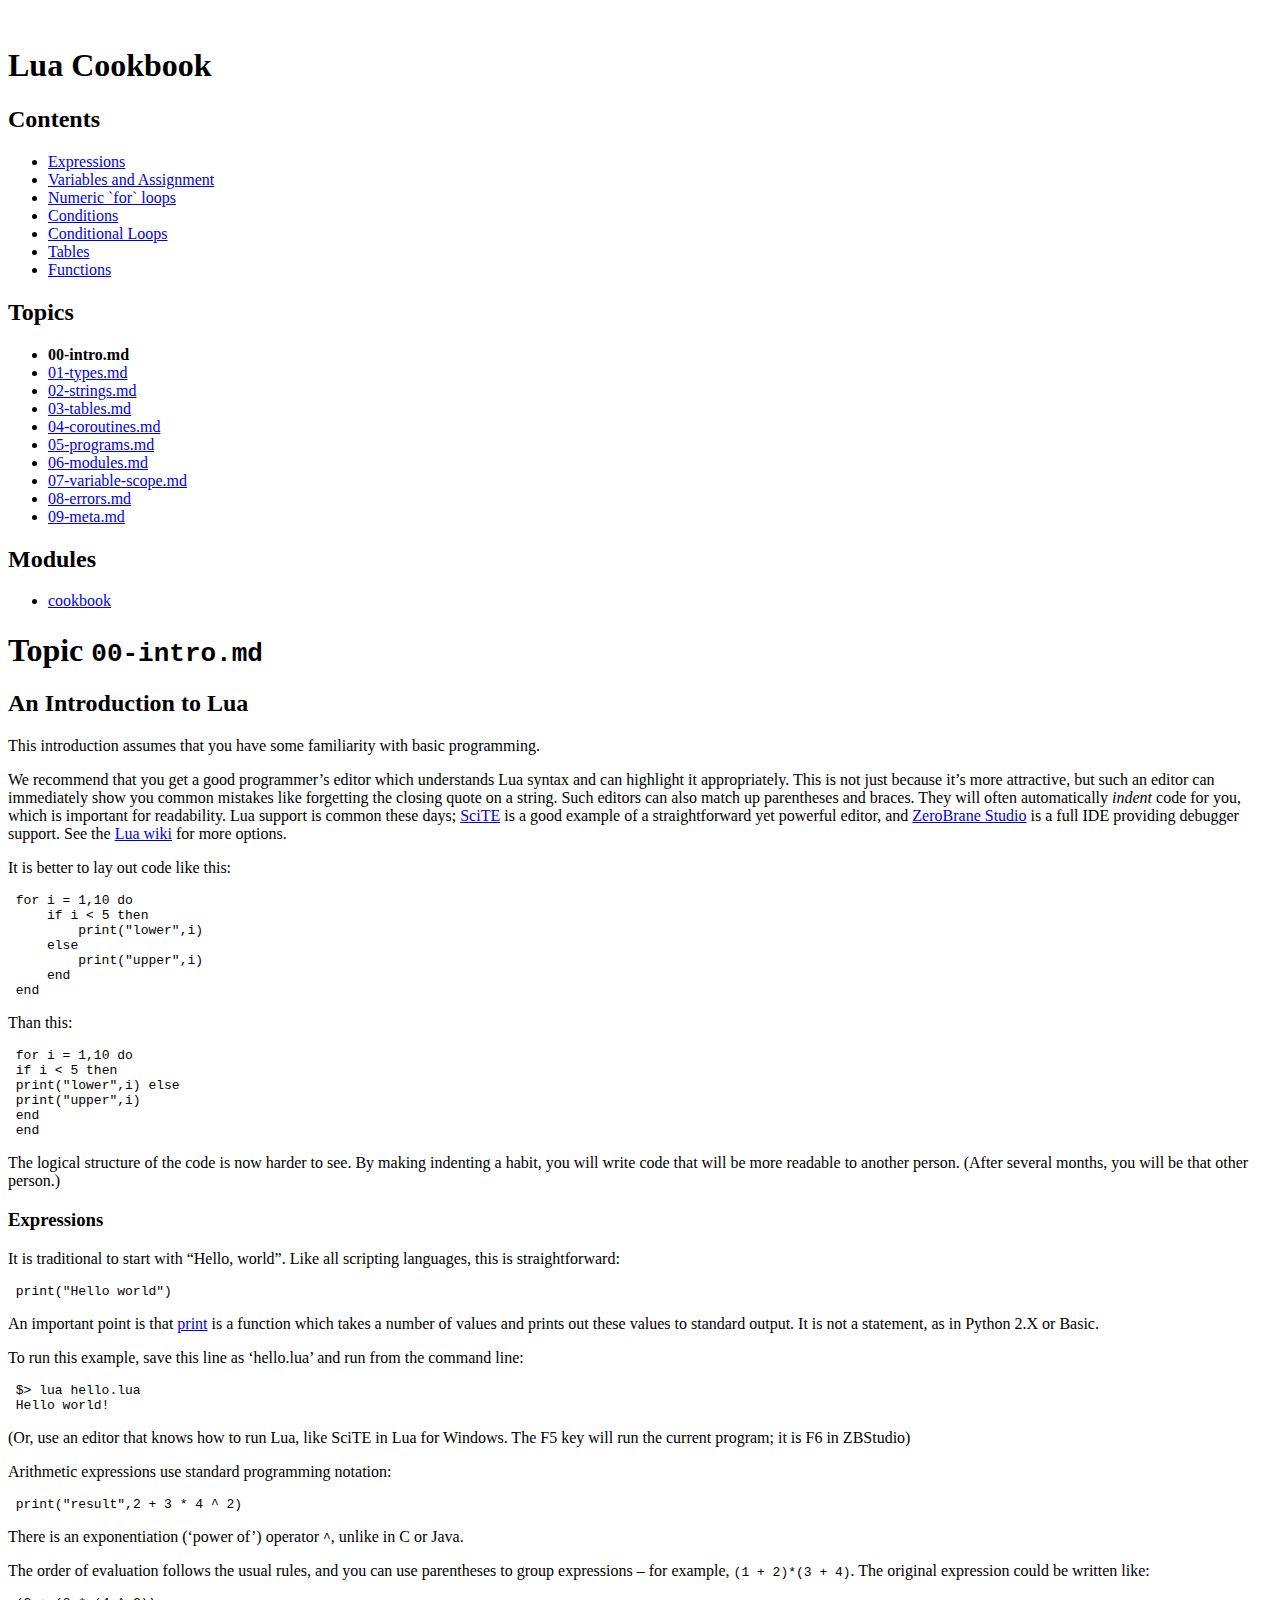
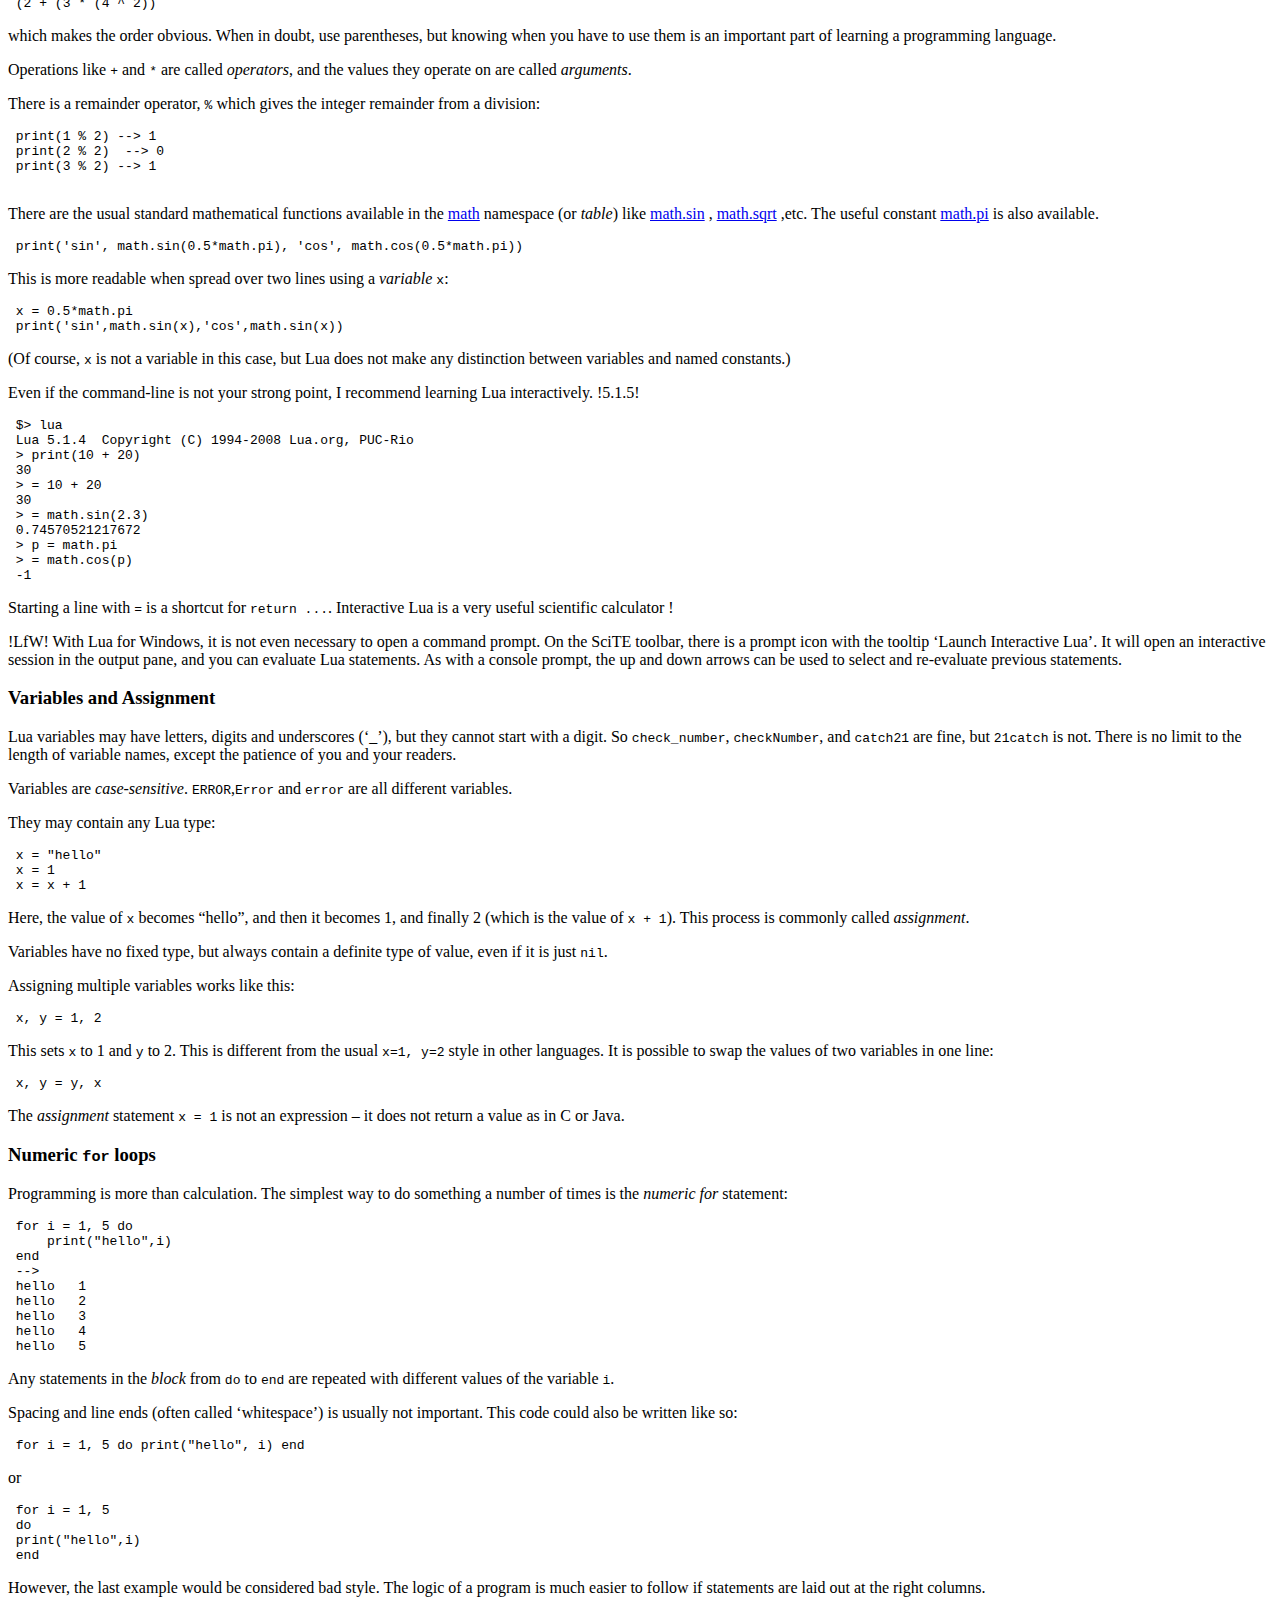
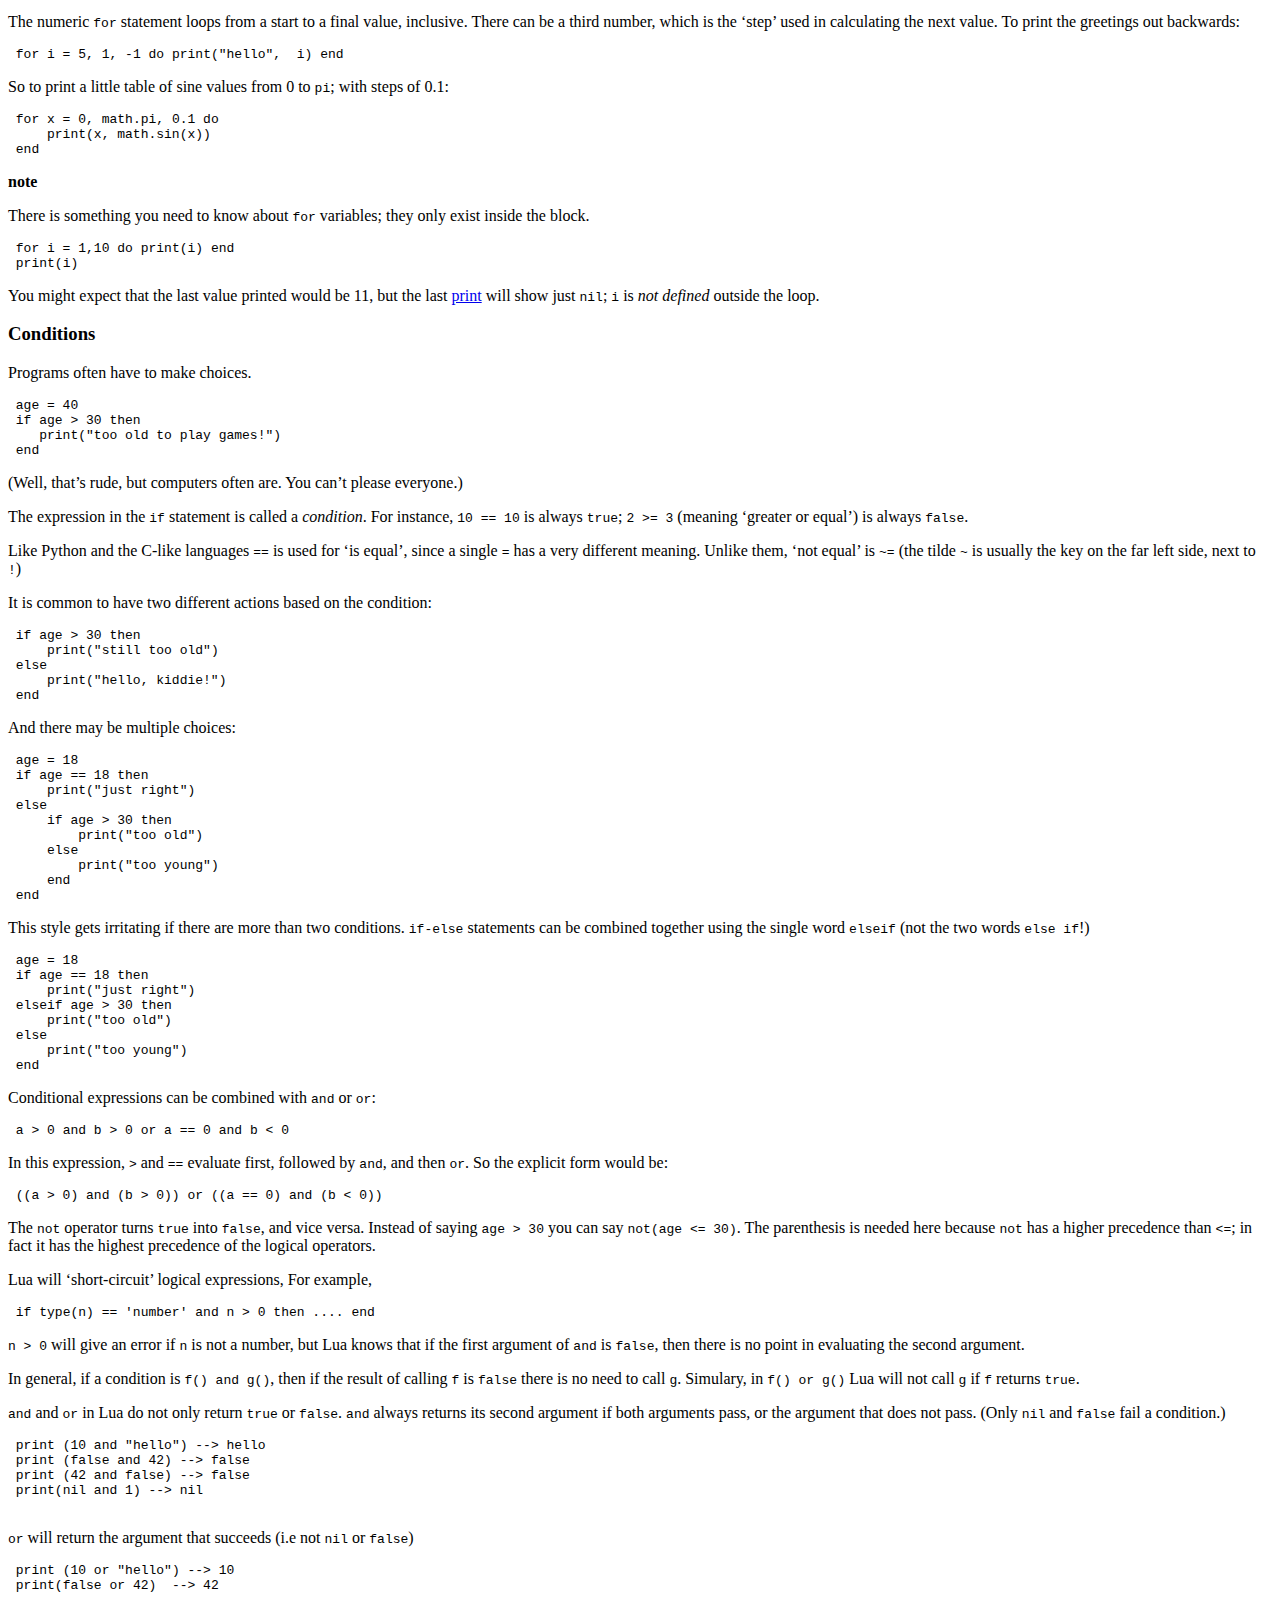
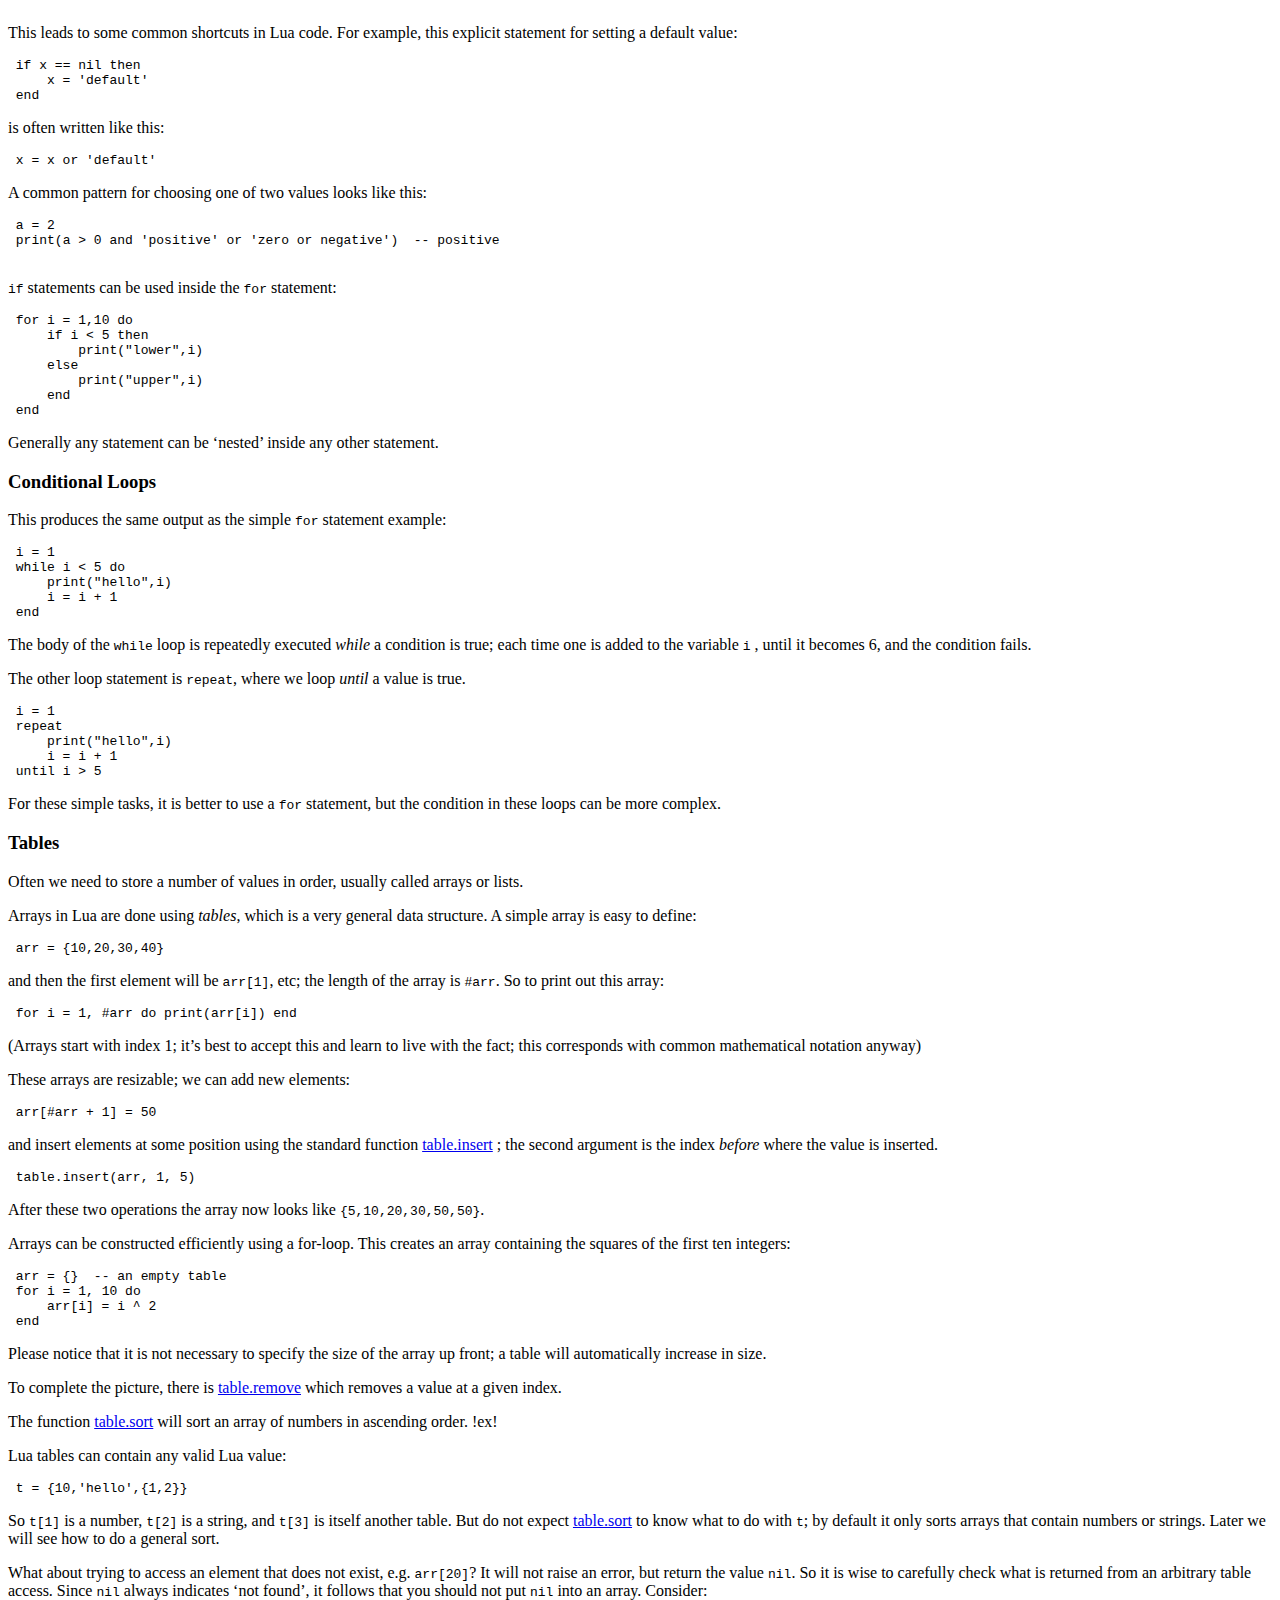
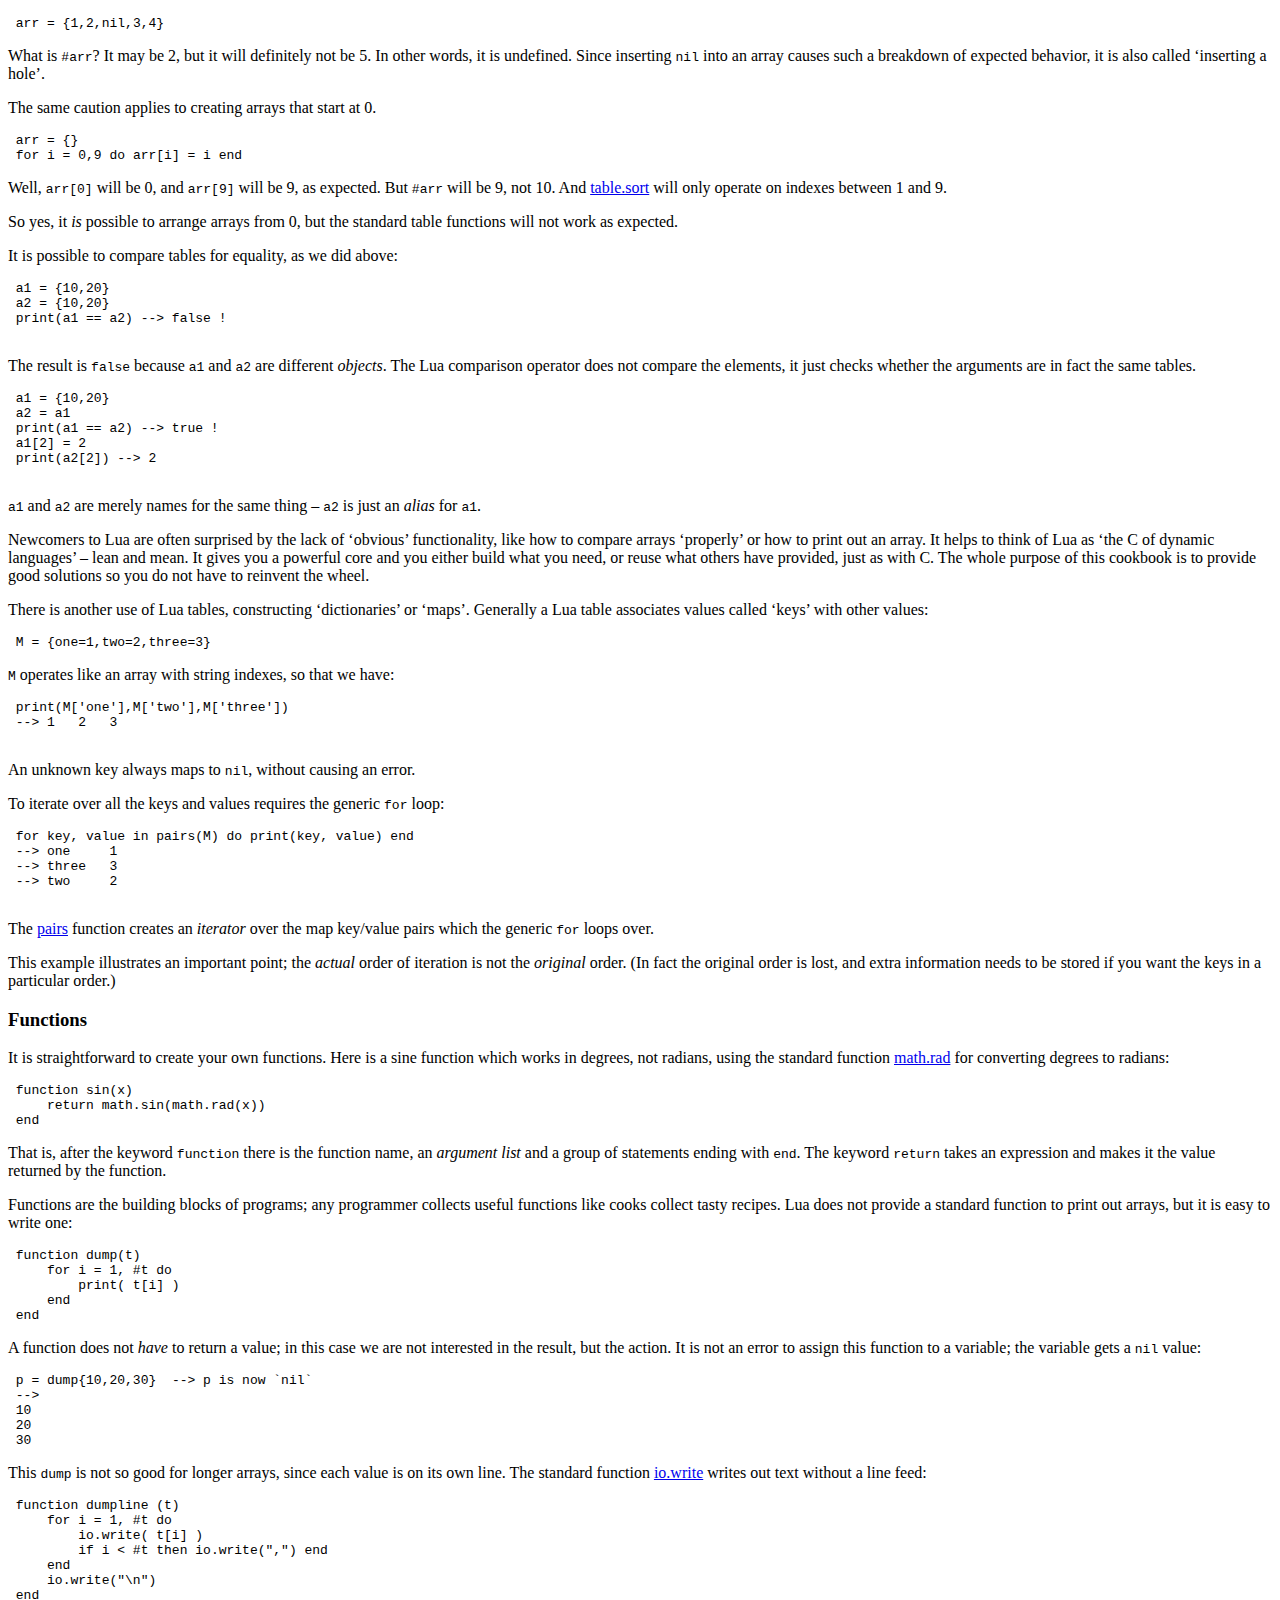
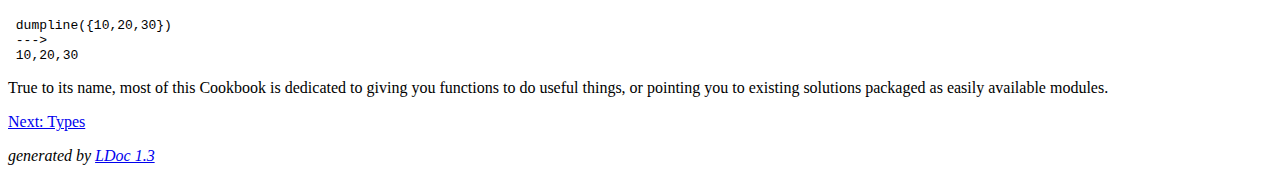
==== topics/00-intro.md.html @ 5f49da6b "Create 00-intro.md.html" ====
<!DOCTYPE html PUBLIC "-//W3C//DTD XHTML 1.0 Strict//EN"
   "http://www.w3.org/TR/xhtml1/DTD/xhtml1-strict.dtd">
<html>
<meta http-equiv="Content-Type" content="text/html; charset=UTF-8"/>
<head>
    <title>Reference</title>
    <link rel="stylesheet" href="../ldoc.css" type="text/css" />
</head>
<body>

<div id="container">

<div id="product">
	<div id="product_logo"></div>
	<div id="product_name"><big><b></b></big></div>
	<div id="product_description"></div>
</div> <!-- id="product" -->


<div id="main">


<!-- Menu -->

<div id="navigation">
<br/>
<h1>Lua Cookbook</h1>


<h2>Contents</h2>
<ul>
<li><a href="#Expressions_">Expressions </a></li>
<li><a href="#Variables_and_Assignment_">Variables and Assignment </a></li>
<li><a href="#Numeric__for__loops_">Numeric `for` loops </a></li>
<li><a href="#Conditions_">Conditions </a></li>
<li><a href="#Conditional_Loops_">Conditional Loops </a></li>
<li><a href="#Tables_">Tables </a></li>
<li><a href="#Functions_">Functions </a></li>
</ul>


<h2>Topics</h2>
<ul>
  <li><strong>00-intro.md</strong></li>
  <li><a href="../topics/01-types.md.html">01-types.md</a></li>
  <li><a href="../topics/02-strings.md.html">02-strings.md</a></li>
  <li><a href="../topics/03-tables.md.html">03-tables.md</a></li>
  <li><a href="../topics/04-coroutines.md.html">04-coroutines.md</a></li>
  <li><a href="../topics/05-programs.md.html">05-programs.md</a></li>
  <li><a href="../topics/06-modules.md.html">06-modules.md</a></li>
  <li><a href="../topics/07-variable-scope.md.html">07-variable-scope.md</a></li>
  <li><a href="../topics/08-errors.md.html">08-errors.md</a></li>
  <li><a href="../topics/09-meta.md.html">09-meta.md</a></li>
</ul>
<h2>Modules</h2>
<ul>
  <li><a href="../index.html">cookbook</a></li>
</ul>

</div>

<div id="content">

<h1>Topic <code>00-intro.md</code></h1>

    <h2>An Introduction to Lua</h2>

<p>This introduction assumes that you have some familiarity with basic programming.</p>

<p>We recommend that you get a good programmer&rsquo;s editor which understands Lua syntax
and can highlight it appropriately. This is not just because it&rsquo;s more attractive,
but such an editor can immediately show you common mistakes like forgetting the
closing quote on a string.  Such editors can also match up parentheses and braces.
They will often automatically <em>indent</em> code for you, which is important for
readability.  Lua support is common these days; <a href="http://scintilla.org">SciTE</a> is a good example of
a straightforward yet powerful editor, and <a href="http://studio.zerobrane.com/">ZeroBrane Studio</a> is a full IDE
providing debugger support. See the <a href="http://lua-users.org/wiki/LuaEditorSupport">Lua wiki</a>
for more options.</p>

<p>It is better to lay out code like this:</p>

<pre>
 <span class="keyword">for</span> i = <span class="number">1</span>,<span class="number">10</span> <span class="keyword">do</span>
     <span class="keyword">if</span> i &lt; <span class="number">5</span> <span class="keyword">then</span>
         <span class="global">print</span>(<span class="string">"lower"</span>,i)
     <span class="keyword">else</span>
         <span class="global">print</span>(<span class="string">"upper"</span>,i)
     <span class="keyword">end</span>
 <span class="keyword">end</span>
</pre>


<p>Than this:</p>

<pre>
 <span class="keyword">for</span> i = <span class="number">1</span>,<span class="number">10</span> <span class="keyword">do</span>
 <span class="keyword">if</span> i &lt; <span class="number">5</span> <span class="keyword">then</span>
 <span class="global">print</span>(<span class="string">"lower"</span>,i) <span class="keyword">else</span>
 <span class="global">print</span>(<span class="string">"upper"</span>,i)
 <span class="keyword">end</span>
 <span class="keyword">end</span>
</pre>


<p>The logical structure of the code is now harder to see. By making indenting a habit,
you will write code that will be more readable to another person. (After several
months, you will be that other person.)</p>

<p><a name="Expressions"></a></p>

<h3>Expressions</h3>

<p>It is traditional to start with &ldquo;Hello, world&rdquo;. Like all scripting languages, this
is straightforward:</p>

<pre>
 <span class="global">print</span>(<span class="string">"Hello world"</span>)
</pre>


<p>An important point is that <a href="http://www.lua.org/manual/5.1/manual.html#pdf-print">print</a>  is a function which takes a number of values and
prints out these values to standard output. It is not a statement, as in Python 2.X
or Basic.</p>

<p>To run this example, save this line as &lsquo;hello.lua&rsquo; and run from the command line:</p>

<pre>
 $&gt; lua hello.lua
 Hello world!
</pre>


<p>(Or, use an editor that knows how to run Lua, like SciTE in Lua for Windows. The F5 key
will run the current program; it is F6 in ZBStudio)</p>

<p>Arithmetic expressions use standard programming notation:</p>

<pre>
 <span class="global">print</span>(<span class="string">"result"</span>,<span class="number">2</span> + <span class="number">3</span> * <span class="number">4</span> ^ <span class="number">2</span>)
</pre>


<p>There is an exponentiation (&lsquo;power of&rsquo;) operator <code>^</code>, unlike in C or Java.</p>

<p>The order of evaluation follows the usual rules, and you can use parentheses to group
expressions &ndash; for example, <code>(1 + 2)*(3 + 4)</code>.  The original expression could be written like:</p>

<pre>
 (<span class="number">2</span> + (<span class="number">3</span> * (<span class="number">4</span> ^ <span class="number">2</span>))
</pre>


<p>which makes the order obvious. When in doubt, use parentheses, but knowing when you
have to use them is an important part of learning a programming language.</p>

<p>Operations like <code>+</code> and <code>*</code> are called <em>operators</em>, and the values they operate on are
called <em>arguments</em>.</p>

<p>There is a remainder operator, <code>%</code> which gives the integer remainder from a division:</p>

<pre>
 <span class="global">print</span>(<span class="number">1</span> % <span class="number">2</span>) <span class="comment">--&gt; 1
</span> <span class="global">print</span>(<span class="number">2</span> % <span class="number">2</span>)  <span class="comment">--&gt; 0
</span> <span class="global">print</span>(<span class="number">3</span> % <span class="number">2</span>) <span class="comment">--&gt; 1
</span>
</pre>


<p> There are the usual
standard mathematical functions available in the <a href="http://www.lua.org/manual/5.1/manual.html#5.6">math</a>  namespace (or <em>table</em>) like
<a href="http://www.lua.org/manual/5.1/manual.html#pdf-math.sin">math.sin</a> , <a href="http://www.lua.org/manual/5.1/manual.html#pdf-math.sqrt">math.sqrt</a> ,etc. The useful constant <a href="http://www.lua.org/manual/5.1/manual.html#pdf-math.pi">math.pi</a>  is also available.</p>

<pre>
 <span class="global">print</span>(<span class="string">'sin'</span>, <span class="global">math</span>.sin(<span class="number">0.5</span>*<span class="global">math</span>.pi), <span class="string">'cos'</span>, <span class="global">math</span>.cos(<span class="number">0.5</span>*<span class="global">math</span>.pi))
</pre>


<p>This is more readable when spread over two lines using a <em>variable</em> <code>x</code>:</p>

<pre>
 x = <span class="number">0.5</span>*<span class="global">math</span>.pi
 <span class="global">print</span>(<span class="string">'sin'</span>,<span class="global">math</span>.sin(x),<span class="string">'cos'</span>,<span class="global">math</span>.sin(x))
</pre>


<p>(Of course, <code>x</code> is not a variable in this case, but Lua does not make any
distinction between variables and named constants.)</p>

<p>Even if the command-line is not your strong point, I recommend learning Lua interactively.
!5.1.5!</p>

<pre>
 $&gt; lua
 Lua <span class="number">5.1</span>.<span class="number">4</span>  Copyright (C) <span class="number">1994</span>-<span class="number">2008</span> Lua.org, PUC-Rio
 &gt; <span class="global">print</span>(<span class="number">10</span> + <span class="number">20</span>)
 <span class="number">30</span>
 &gt; = <span class="number">10</span> + <span class="number">20</span>
 <span class="number">30</span>
 &gt; = <span class="global">math</span>.sin(<span class="number">2.3</span>)
 <span class="number">0.74570521217672</span>
 &gt; p = <span class="global">math</span>.pi
 &gt; = <span class="global">math</span>.cos(p)
 -<span class="number">1</span>
</pre>


<p>Starting a line with <code>=</code> is a shortcut for <code>return ...</code>.  Interactive Lua is a very
useful scientific calculator !</p>

<p>!LfW!
With Lua for Windows, it is not even necessary to open a command prompt. On the
SciTE toolbar, there is a prompt icon with the tooltip &lsquo;Launch Interactive Lua&rsquo;. It will open
an interactive session in the output pane, and you can evaluate Lua statements. As with
a console prompt, the up and down arrows can be used to select and re-evaluate
previous statements.</p>

<p><a name="Variables_and_Assignment"></a></p>

<h3>Variables and Assignment</h3>

<p>Lua variables may have letters, digits and underscores (&lsquo;_&rsquo;), but they cannot start with
a digit. So <code>check_number</code>, <code>checkNumber</code>, and <code>catch21</code> are fine, but <code>21catch</code>
is not. There is no limit to the length of variable names, except the patience of you
and your readers.</p>

<p>Variables are <em>case-sensitive</em>.  <code>ERROR</code>,<code>Error</code> and <code>error</code> are all different variables.</p>

<p>They may contain any Lua type:</p>

<pre>
 x = <span class="string">"hello"</span>
 x = <span class="number">1</span>
 x = x + <span class="number">1</span>
</pre>


<p>Here, the value of <code>x</code> becomes &ldquo;hello&rdquo;, and then it becomes 1, and finally 2 (which
is the value of <code>x + 1</code>).  This process is commonly called <em>assignment</em>.</p>

<p>Variables have no fixed type, but always contain a definite type of value,
even if it is just <code>nil</code>.</p>

<p>Assigning multiple variables works like this:</p>

<pre>
 x, y = <span class="number">1</span>, <span class="number">2</span>
</pre>


<p>This sets <code>x</code> to 1 and <code>y</code> to 2. This is different from the usual <code>x=1, y=2</code> style in
other languages. It is possible to swap the values of two variables in one line:</p>

<pre>
 x, y = y, x
</pre>


<p>The <em>assignment</em> statement <code>x = 1</code> is not an expression &ndash; it does not return a value as in C
or Java.</p>

<p><a name="Numeric__for__loops"></a></p>

<h3>Numeric <code>for</code> loops</h3>

<p>Programming is more than calculation. The simplest way to do something a number of
times is the <em>numeric for</em> statement:</p>

<pre>
 <span class="keyword">for</span> i = <span class="number">1</span>, <span class="number">5</span> <span class="keyword">do</span>
     <span class="global">print</span>(<span class="string">"hello"</span>,i)
 <span class="keyword">end</span>
 <span class="comment">--&gt;
</span> hello   <span class="number">1</span>
 hello   <span class="number">2</span>
 hello   <span class="number">3</span>
 hello   <span class="number">4</span>
 hello   <span class="number">5</span>
</pre>


<p>Any statements in the <em>block</em> from <code>do</code> to <code>end</code> are repeated with different values
of the variable <code>i</code>.</p>

<p>Spacing and line ends (often called &lsquo;whitespace&rsquo;) is usually not important. This
code could also be written like so:</p>

<pre>
 <span class="keyword">for</span> i = <span class="number">1</span>, <span class="number">5</span> <span class="keyword">do</span> <span class="global">print</span>(<span class="string">"hello"</span>, i) <span class="keyword">end</span>
</pre>


<p>or</p>

<pre>
 <span class="keyword">for</span> i = <span class="number">1</span>, <span class="number">5</span>
 <span class="keyword">do</span>
 <span class="global">print</span>(<span class="string">"hello"</span>,i)
 <span class="keyword">end</span>
</pre>


<p>However, the last example would be considered bad style. The logic of a program is
much easier to follow if statements are laid out at the right columns.</p>

<p>The numeric <code>for</code> statement loops from a start to a final value, inclusive. There can be a
third number, which is the &lsquo;step&rsquo; used in calculating the next value.  To print the
greetings out backwards:</p>

<pre>
 <span class="keyword">for</span> i = <span class="number">5</span>, <span class="number">1</span>, -<span class="number">1</span> <span class="keyword">do</span> <span class="global">print</span>(<span class="string">"hello"</span>,  i) <span class="keyword">end</span>
</pre>


<p>So to print a little table of sine values from 0 to <code>pi</code>; with steps of 0.1:</p>

<pre>
 <span class="keyword">for</span> x = <span class="number">0</span>, <span class="global">math</span>.pi, <span class="number">0.1</span> <span class="keyword">do</span>
     <span class="global">print</span>(x, <span class="global">math</span>.sin(x))
 <span class="keyword">end</span>
</pre>


<p><strong>note</strong></p>

<p>There is something you need to know about <code>for</code> variables; they only exist inside
the block.</p>

<pre>
 <span class="keyword">for</span> i = <span class="number">1</span>,<span class="number">10</span> <span class="keyword">do</span> <span class="global">print</span>(i) <span class="keyword">end</span>
 <span class="global">print</span>(i)
</pre>


<p>You might expect that the last value printed would be 11, but the last <a href="http://www.lua.org/manual/5.1/manual.html#pdf-print">print</a>  will
show just <code>nil</code>; <code>i</code> is <em>not defined</em> outside the loop.</p>

<p><a name="Conditions"></a></p>

<h3>Conditions</h3>

<p>Programs often have to make choices.</p>

<pre>
 age = <span class="number">40</span>
 <span class="keyword">if</span> age &gt; <span class="number">30</span> <span class="keyword">then</span>
    <span class="global">print</span>(<span class="string">"too old to play games!"</span>)
 <span class="keyword">end</span>
</pre>


<p>(Well, that&rsquo;s rude, but computers often are. You can&rsquo;t please everyone.)</p>

<p>The expression in the <code>if</code> statement is called a <em>condition</em>. For instance,
<code>10 == 10</code> is always <code>true</code>; <code>2 &gt;= 3</code> (meaning &lsquo;greater or equal&rsquo;) is always <code>false</code>.</p>

<p>Like Python and the C-like languages <code>==</code> is used for &lsquo;is equal&rsquo;, since a single <code>=</code>
has a very different meaning. Unlike them, &lsquo;not equal&rsquo; is <code>~=</code> (the tilde <code>~</code> is
usually the key on the far left side, next to <code>!</code>)</p>

<p>It is common to have two different actions based on the condition:</p>

<pre>
 <span class="keyword">if</span> age &gt; <span class="number">30</span> <span class="keyword">then</span>
     <span class="global">print</span>(<span class="string">"still too old"</span>)
 <span class="keyword">else</span>
     <span class="global">print</span>(<span class="string">"hello, kiddie!"</span>)
 <span class="keyword">end</span>
</pre>


<p>And there may be multiple choices:</p>

<pre>
 age = <span class="number">18</span>
 <span class="keyword">if</span> age == <span class="number">18</span> <span class="keyword">then</span>
     <span class="global">print</span>(<span class="string">"just right"</span>)
 <span class="keyword">else</span>
     <span class="keyword">if</span> age &gt; <span class="number">30</span> <span class="keyword">then</span>
         <span class="global">print</span>(<span class="string">"too old"</span>)
     <span class="keyword">else</span>
         <span class="global">print</span>(<span class="string">"too young"</span>)
     <span class="keyword">end</span>
 <span class="keyword">end</span>
</pre>


<p>This style gets irritating  if there are more than two conditions.
<code>if-else</code> statements can be combined together using the single word
<code>elseif</code> (not the two words <code>else if</code>!)</p>

<pre>
 age = <span class="number">18</span>
 <span class="keyword">if</span> age == <span class="number">18</span> <span class="keyword">then</span>
     <span class="global">print</span>(<span class="string">"just right"</span>)
 <span class="keyword">elseif</span> age &gt; <span class="number">30</span> <span class="keyword">then</span>
     <span class="global">print</span>(<span class="string">"too old"</span>)
 <span class="keyword">else</span>
     <span class="global">print</span>(<span class="string">"too young"</span>)
 <span class="keyword">end</span>
</pre>


<p>Conditional expressions can be combined with <code>and</code> or <code>or</code>:</p>

<pre>
 a &gt; <span class="number">0</span> <span class="keyword">and</span> b &gt; <span class="number">0</span> <span class="keyword">or</span> a == <span class="number">0</span> <span class="keyword">and</span> b &lt; <span class="number">0</span>
</pre>


<p>In this expression, <code>&gt;</code> and <code>==</code> evaluate first, followed by <code>and</code>, and then <code>or</code>.
So the explicit form would be:</p>

<pre>
 ((a &gt; <span class="number">0</span>) <span class="keyword">and</span> (b &gt; <span class="number">0</span>)) <span class="keyword">or</span> ((a == <span class="number">0</span>) <span class="keyword">and</span> (b &lt; <span class="number">0</span>))
</pre>


<p>The <code>not</code> operator turns <code>true</code> into <code>false</code>, and vice versa. Instead of saying <code>age &gt; 30</code>
you can say <code>not(age &lt;= 30)</code>. The parenthesis is needed here because <code>not</code> has a
higher precedence than <code>&lt;=</code>; in fact it has the highest precedence of the logical
operators.</p>

<p>Lua will &lsquo;short-circuit&rsquo; logical expressions, For example,</p>

<pre>
 <span class="keyword">if</span> <span class="global">type</span>(n) == <span class="string">'number'</span> <span class="keyword">and</span> n &gt; <span class="number">0</span> <span class="keyword">then</span> .... <span class="keyword">end</span>
</pre>


<p><code>n &gt; 0</code> will give an error if <code>n</code> is not a number, but Lua knows that if the first argument
of <code>and</code> is <code>false</code>, then there is no point in evaluating the second argument.</p>

<p>In general,
if a condition is <code>f() and g()</code>, then if the result of calling <code>f</code> is <code>false</code> there is no need to
call <code>g</code>. Simulary, in <code>f() or g()</code> Lua will not call <code>g</code> if <code>f</code> returns <code>true</code>.</p>

<p><code>and</code> and <code>or</code> in Lua do not only return <code>true</code> or <code>false</code>.  <code>and</code> always returns its
second argument if both arguments pass, or the argument that does not pass.
(Only <code>nil</code> and <code>false</code> fail a condition.)</p>

<pre>
 <span class="global">print</span> (<span class="number">10</span> <span class="keyword">and</span> <span class="string">"hello"</span>) <span class="comment">--&gt; hello
</span> <span class="global">print</span> (<span class="keyword">false</span> <span class="keyword">and</span> <span class="number">42</span>) <span class="comment">--&gt; false
</span> <span class="global">print</span> (<span class="number">42</span> <span class="keyword">and</span> <span class="keyword">false</span>) <span class="comment">--&gt; false
</span> <span class="global">print</span>(<span class="keyword">nil</span> <span class="keyword">and</span> <span class="number">1</span>) <span class="comment">--&gt; nil
</span>
</pre>


<p><code>or</code> will return the argument that succeeds (i.e not <code>nil</code> or <code>false</code>)</p>

<pre>
 <span class="global">print</span> (<span class="number">10</span> <span class="keyword">or</span> <span class="string">"hello"</span>) <span class="comment">--&gt; 10
</span> <span class="global">print</span>(<span class="keyword">false</span> <span class="keyword">or</span> <span class="number">42</span>)  <span class="comment">--&gt; 42
</span>
</pre>


<p>This leads to some common shortcuts in Lua code. For example,  this explicit statement
for setting a default value:</p>

<pre>
 <span class="keyword">if</span> x == <span class="keyword">nil</span> <span class="keyword">then</span>
     x = <span class="string">'default'</span>
 <span class="keyword">end</span>
</pre>


<p>is often written like this:</p>

<pre>
 x = x <span class="keyword">or</span> <span class="string">'default'</span>
</pre>


<p>A common pattern for choosing one of two values looks like this:</p>

<pre>
 a = <span class="number">2</span>
 <span class="global">print</span>(a &gt; <span class="number">0</span> <span class="keyword">and</span> <span class="string">'positive'</span> <span class="keyword">or</span> <span class="string">'zero or negative'</span>)  <span class="comment">-- positive
</span>
</pre>


<p><code>if</code> statements can be used inside the <code>for</code> statement:</p>

<pre>
 <span class="keyword">for</span> i = <span class="number">1</span>,<span class="number">10</span> <span class="keyword">do</span>
     <span class="keyword">if</span> i &lt; <span class="number">5</span> <span class="keyword">then</span>
         <span class="global">print</span>(<span class="string">"lower"</span>,i)
     <span class="keyword">else</span>
         <span class="global">print</span>(<span class="string">"upper"</span>,i)
     <span class="keyword">end</span>
 <span class="keyword">end</span>
</pre>


<p>Generally any statement can be &lsquo;nested&rsquo; inside any other statement.</p>

<p><a name="Conditional_Loops"></a></p>

<h3>Conditional Loops</h3>

<p>This produces the same output as the simple <code>for</code> statement example:</p>

<pre>
 i = <span class="number">1</span>
 <span class="keyword">while</span> i &lt; <span class="number">5</span> <span class="keyword">do</span>
     <span class="global">print</span>(<span class="string">"hello"</span>,i)
     i = i + <span class="number">1</span>
 <span class="keyword">end</span>
</pre>


<p>The body of the <code>while</code> loop is repeatedly executed <em>while</em> a condition is true;
each time one is added to the variable <code>i</code> , until it becomes 6, and the condition fails.</p>

<p>The other loop statement is <code>repeat</code>, where we loop <em>until</em> a value is true.</p>

<pre>
 i = <span class="number">1</span>
 <span class="keyword">repeat</span>
     <span class="global">print</span>(<span class="string">"hello"</span>,i)
     i = i + <span class="number">1</span>
 <span class="keyword">until</span> i &gt; <span class="number">5</span>
</pre>


<p>For these simple tasks, it is better to use a <code>for</code> statement, but the condition in these loops
can be more complex.</p>

<p><a name="Tables"></a></p>

<h3>Tables</h3>

<p>Often we need to store a number of values in order, usually called arrays or lists.</p>

<p>Arrays in Lua are done using <em>tables</em>, which is a very general data structure. A
simple array is easy to define:</p>

<pre>
 arr = {<span class="number">10</span>,<span class="number">20</span>,<span class="number">30</span>,<span class="number">40</span>}
</pre>


<p>and then the first element will be <code>arr[1]</code>, etc; the length of the array is <code>#arr</code>.
So to print out this array:</p>

<pre>
 <span class="keyword">for</span> i = <span class="number">1</span>, #arr <span class="keyword">do</span> <span class="global">print</span>(arr[i]) <span class="keyword">end</span>
</pre>


<p>(Arrays start with index 1; it&rsquo;s best to accept this and learn to live with the
fact; this corresponds with common mathematical notation anyway)</p>

<p>These arrays are resizable; we can add new elements:</p>

<pre>
 arr[#arr + <span class="number">1</span>] = <span class="number">50</span>
</pre>


<p>and insert elements at some position using the standard function <a href="http://www.lua.org/manual/5.1/manual.html#pdf-table.insert">table.insert</a> ; the
second argument is the index <em>before</em> where the value is inserted.</p>

<pre>
 <span class="global">table</span>.insert(arr, <span class="number">1</span>, <span class="number">5</span>)
</pre>


<p>After these two operations the array now looks like <code>{5,10,20,30,50,50}</code>.</p>

<p>Arrays can be constructed efficiently using a for-loop. This creates an array containing
the squares of the first ten integers:</p>

<pre>
 arr = {}  <span class="comment">-- an empty table
</span> <span class="keyword">for</span> i = <span class="number">1</span>, <span class="number">10</span> <span class="keyword">do</span>
     arr[i] = i ^ <span class="number">2</span>
 <span class="keyword">end</span>
</pre>


<p>Please notice that it is not necessary to specify the size of the array up front; a table
will automatically increase in size.</p>

<p>To complete the picture, there is <a href="http://www.lua.org/manual/5.1/manual.html#pdf-table.remove">table.remove</a>  which removes a value at a given
index.</p>

<p>The function <a href="http://www.lua.org/manual/5.1/manual.html#pdf-table.sort">table.sort</a>  will sort an array of numbers in ascending order.
!ex!</p>

<p>Lua tables can contain any valid Lua value:</p>

<pre>
 t = {<span class="number">10</span>,<span class="string">'hello'</span>,{<span class="number">1</span>,<span class="number">2</span>}}
</pre>


<p>So <code>t[1]</code> is a number, <code>t[2]</code> is a string, and <code>t[3]</code> is itself another table. But do not
expect <a href="http://www.lua.org/manual/5.1/manual.html#pdf-table.sort">table.sort</a>  to know what to do with <code>t</code>; by default it only sorts arrays that contain numbers
or strings. Later we will see how to do a general sort.</p>

<p>What about trying to access an element that does not exist, e.g. <code>arr[20]</code>? It
will not raise an error, but return the value <code>nil</code>.  So it is wise to carefully
check what is returned from an arbitrary table access.  Since <code>nil</code> always indicates
&lsquo;not found&rsquo;, it follows that you should not put <code>nil</code> into an array.  Consider:</p>

<pre>
 arr = {<span class="number">1</span>,<span class="number">2</span>,<span class="keyword">nil</span>,<span class="number">3</span>,<span class="number">4</span>}
</pre>


<p>What is <code>#arr</code>? It may be 2, but it will definitely not be 5. In other words,
it is undefined. Since inserting <code>nil</code> into an array causes such a
breakdown of expected behavior, it is also called &lsquo;inserting a hole&rsquo;.</p>

<p>The same caution applies to creating arrays that start at 0.</p>

<pre>
 arr = {}
 <span class="keyword">for</span> i = <span class="number">0</span>,<span class="number">9</span> <span class="keyword">do</span> arr[i] = i <span class="keyword">end</span>
</pre>


<p>Well, <code>arr[0]</code> will be 0, and <code>arr[9]</code> will be 9, as expected. But <code>#arr</code> will be 9, not 10.
And <a href="http://www.lua.org/manual/5.1/manual.html#pdf-table.sort">table.sort</a>  will only operate on indexes between 1 and 9.</p>

<p>So yes, it <em>is</em> possible
to arrange arrays from 0, but the standard table functions will not work as expected.</p>

<p>It is possible to compare tables for equality, as we did above:</p>

<pre>
 a1 = {<span class="number">10</span>,<span class="number">20</span>}
 a2 = {<span class="number">10</span>,<span class="number">20</span>}
 <span class="global">print</span>(a1 == a2) <span class="comment">--&gt; false !
</span>
</pre>


<p>The result is <code>false</code> because <code>a1</code> and <code>a2</code> are different <em>objects</em>. The Lua
comparison operator does not compare the elements, it just checks whether the arguments are
in fact the same tables.</p>

<pre>
 a1 = {<span class="number">10</span>,<span class="number">20</span>}
 a2 = a1
 <span class="global">print</span>(a1 == a2) <span class="comment">--&gt; true !
</span> a1[<span class="number">2</span>] = <span class="number">2</span>
 <span class="global">print</span>(a2[<span class="number">2</span>]) <span class="comment">--&gt; 2
</span>
</pre>


<p><code>a1</code> and <code>a2</code> are merely names for the same thing &ndash; <code>a2</code> is just an <em>alias</em> for <code>a1</code>.</p>

<p>Newcomers to Lua are often surprised by the lack of &lsquo;obvious&rsquo; functionality, like
how to compare arrays &lsquo;properly&rsquo; or how to print out an array. It helps to think of
Lua as &lsquo;the C of dynamic languages&rsquo; &ndash; lean and mean. It gives you a powerful core
and you either build what you need, or reuse what others have provided, just as with
C.  The whole purpose of this cookbook is to provide good solutions so you do
not have to reinvent the wheel.</p>

<p>There is another use of Lua tables, constructing &lsquo;dictionaries&rsquo; or &lsquo;maps&rsquo;.  Generally a
Lua table associates values called  &lsquo;keys&rsquo; with other values:</p>

<pre>
 M = {one=<span class="number">1</span>,two=<span class="number">2</span>,three=<span class="number">3</span>}
</pre>


<p><code>M</code> operates like an array with string indexes, so that we have:</p>

<pre>
 <span class="global">print</span>(M[<span class="string">'one'</span>],M[<span class="string">'two'</span>],M[<span class="string">'three'</span>])
 <span class="comment">--&gt; 1   2   3
</span>
</pre>


<p>An unknown key always maps to <code>nil</code>, without causing an error.</p>

<p>To iterate over all the keys and values requires the generic <code>for</code> loop:</p>

<pre>
 <span class="keyword">for</span> key, value <span class="keyword">in</span> <span class="global">pairs</span>(M) <span class="keyword">do</span> <span class="global">print</span>(key, value) <span class="keyword">end</span>
 <span class="comment">--&gt; one     1
</span> <span class="comment">--&gt; three   3
</span> <span class="comment">--&gt; two     2
</span>
</pre>


<p>The <a href="http://www.lua.org/manual/5.1/manual.html#pdf-pairs">pairs</a>  function creates an <em>iterator</em> over the map key/value pairs which the
generic <code>for</code> loops over.</p>

<p>This example illustrates an important point; the <em>actual</em> order of iteration is not
the <em>original</em> order.  (In fact the original order is lost, and extra information
needs to be stored if you want the keys in a particular order.)</p>

<p><a name="Functions"></a></p>

<h3>Functions</h3>

<p>It is straightforward to create your own functions. Here is a sine function which
works in degrees, not radians, using the standard function <a href="http://www.lua.org/manual/5.1/manual.html#pdf-math.rad">math.rad</a>  for converting
degrees to radians:</p>

<pre>
 <span class="keyword">function</span> sin(x)
     <span class="keyword">return</span> <span class="global">math</span>.sin(<span class="global">math</span>.rad(x))
 <span class="keyword">end</span>
</pre>


<p>That is, after the keyword <code>function</code> there is the function name, an <em>argument list</em>
and a group of statements ending with <code>end</code>. The keyword <code>return</code> takes an
expression and makes it the value returned by the function.</p>

<p>Functions are the building blocks of programs; any programmer collects useful functions
like cooks collect tasty recipes.  Lua does not provide a standard function to print
out arrays, but it is easy to write one:</p>

<pre>
 <span class="keyword">function</span> dump(t)
     <span class="keyword">for</span> i = <span class="number">1</span>, #t <span class="keyword">do</span>
         <span class="global">print</span>( t[i] )
     <span class="keyword">end</span>
 <span class="keyword">end</span>
</pre>


<p>A function does not <em>have</em> to return a value; in this case we are not interested in the
result, but the action.  It is not an error to assign this function to a variable; the
variable gets a <code>nil</code> value:</p>

<pre>
 p = dump{<span class="number">10</span>,<span class="number">20</span>,<span class="number">30</span>}  <span class="comment">--&gt; p is now `nil`
</span> <span class="comment">--&gt;
</span> <span class="number">10</span>
 <span class="number">20</span>
 <span class="number">30</span>
</pre>


<p>This <code>dump</code> is not so good for longer arrays, since each value is on its own line. The
standard function <a href="http://www.lua.org/manual/5.1/manual.html#pdf-io.write">io.write</a>  writes out text without a line feed:</p>

<pre>
 <span class="keyword">function</span> dumpline (t)
     <span class="keyword">for</span> i = <span class="number">1</span>, #t <span class="keyword">do</span>
         <span class="global">io</span>.write( t[i] )
         <span class="keyword">if</span> i &lt; #t <span class="keyword">then</span> <span class="global">io</span>.write(<span class="string">","</span>) <span class="keyword">end</span>
     <span class="keyword">end</span>
     <span class="global">io</span>.write(<span class="string">"\n"</span>)
 <span class="keyword">end</span>

 dumpline({<span class="number">10</span>,<span class="number">20</span>,<span class="number">30</span>})
 <span class="comment">---&gt;
</span> <span class="number">10</span>,<span class="number">20</span>,<span class="number">30</span>
</pre>


<p>True to its name, most of this Cookbook is dedicated to giving you functions to do
useful things, or pointing you to existing solutions packaged as easily available modules.</p>

<p><a href="../topics/01-types.md.html#">Next: Types</a></p>


</div> <!-- id="content" -->
</div> <!-- id="main" -->
<div id="about">
<i>generated by <a href="http://github.com/stevedonovan/LDoc">LDoc 1.3</a></i>
</div> <!-- id="about" -->
</div> <!-- id="container" -->
</body>
</html>
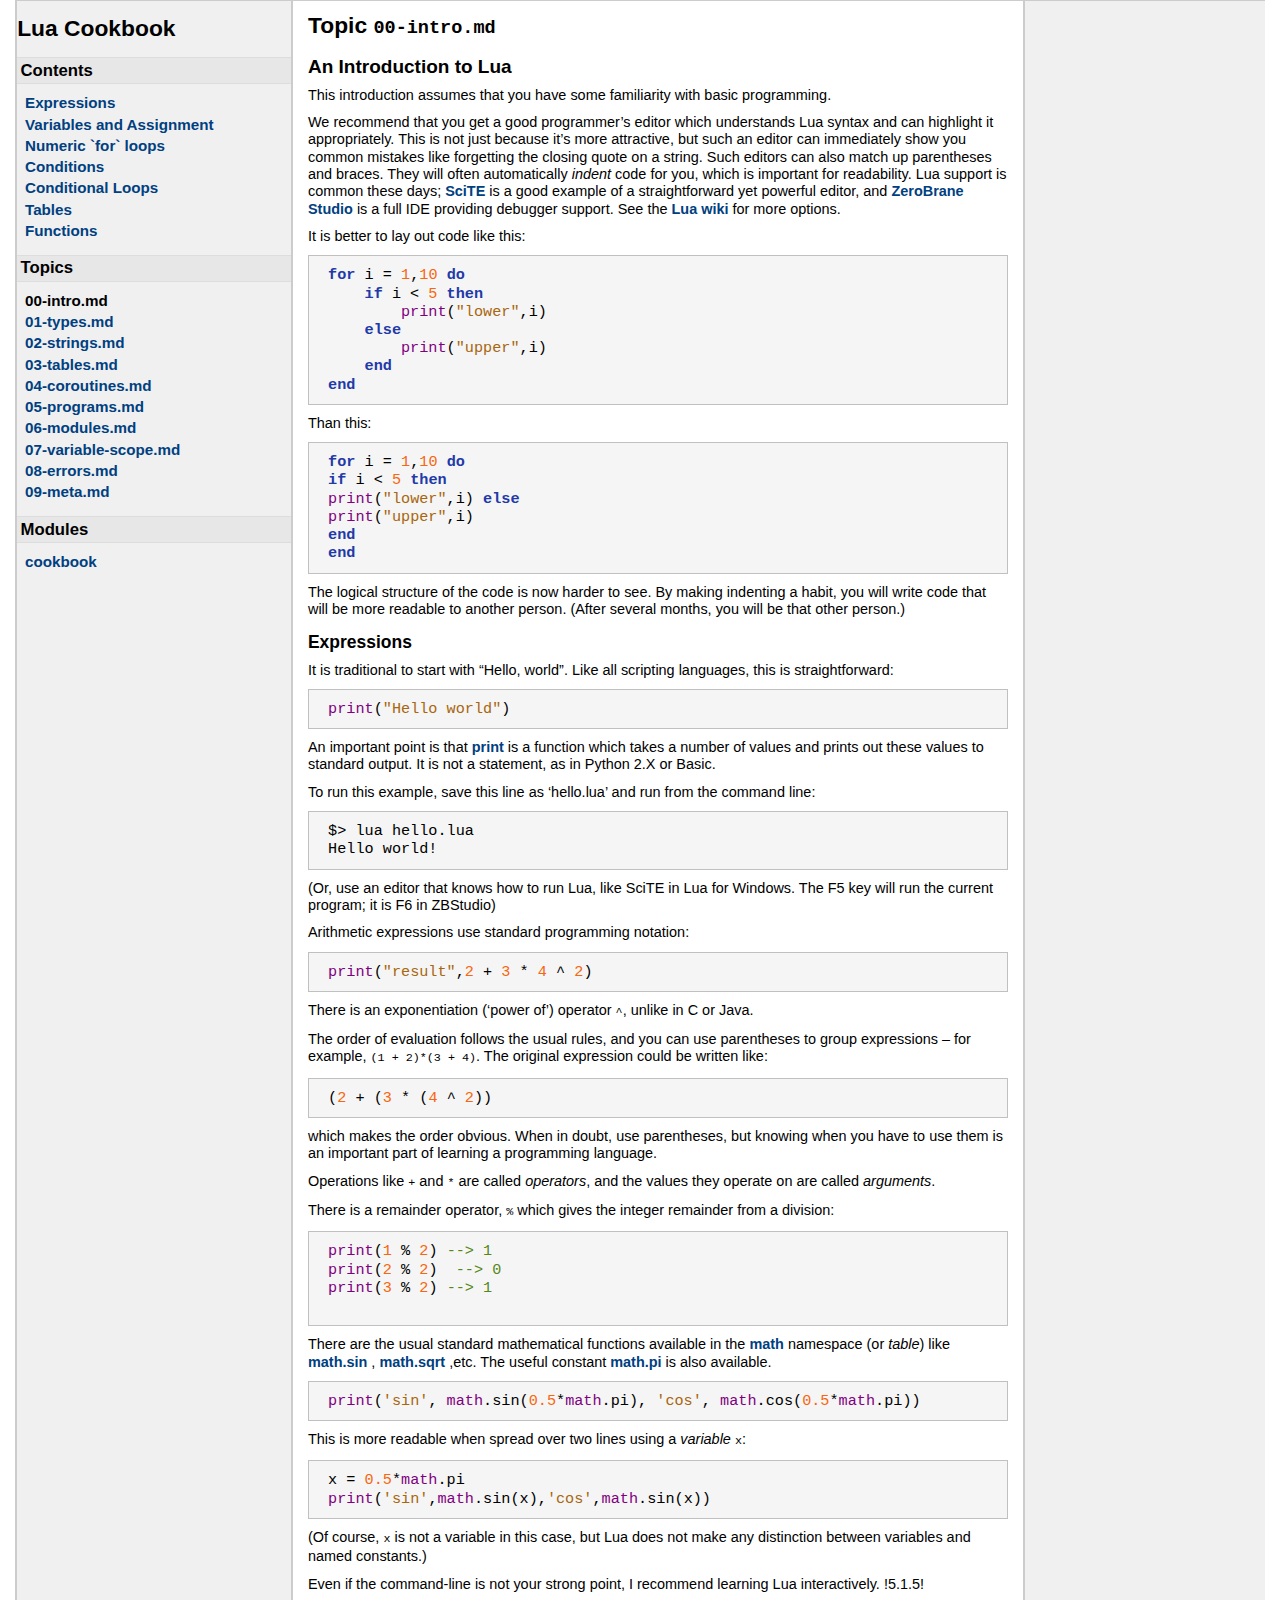
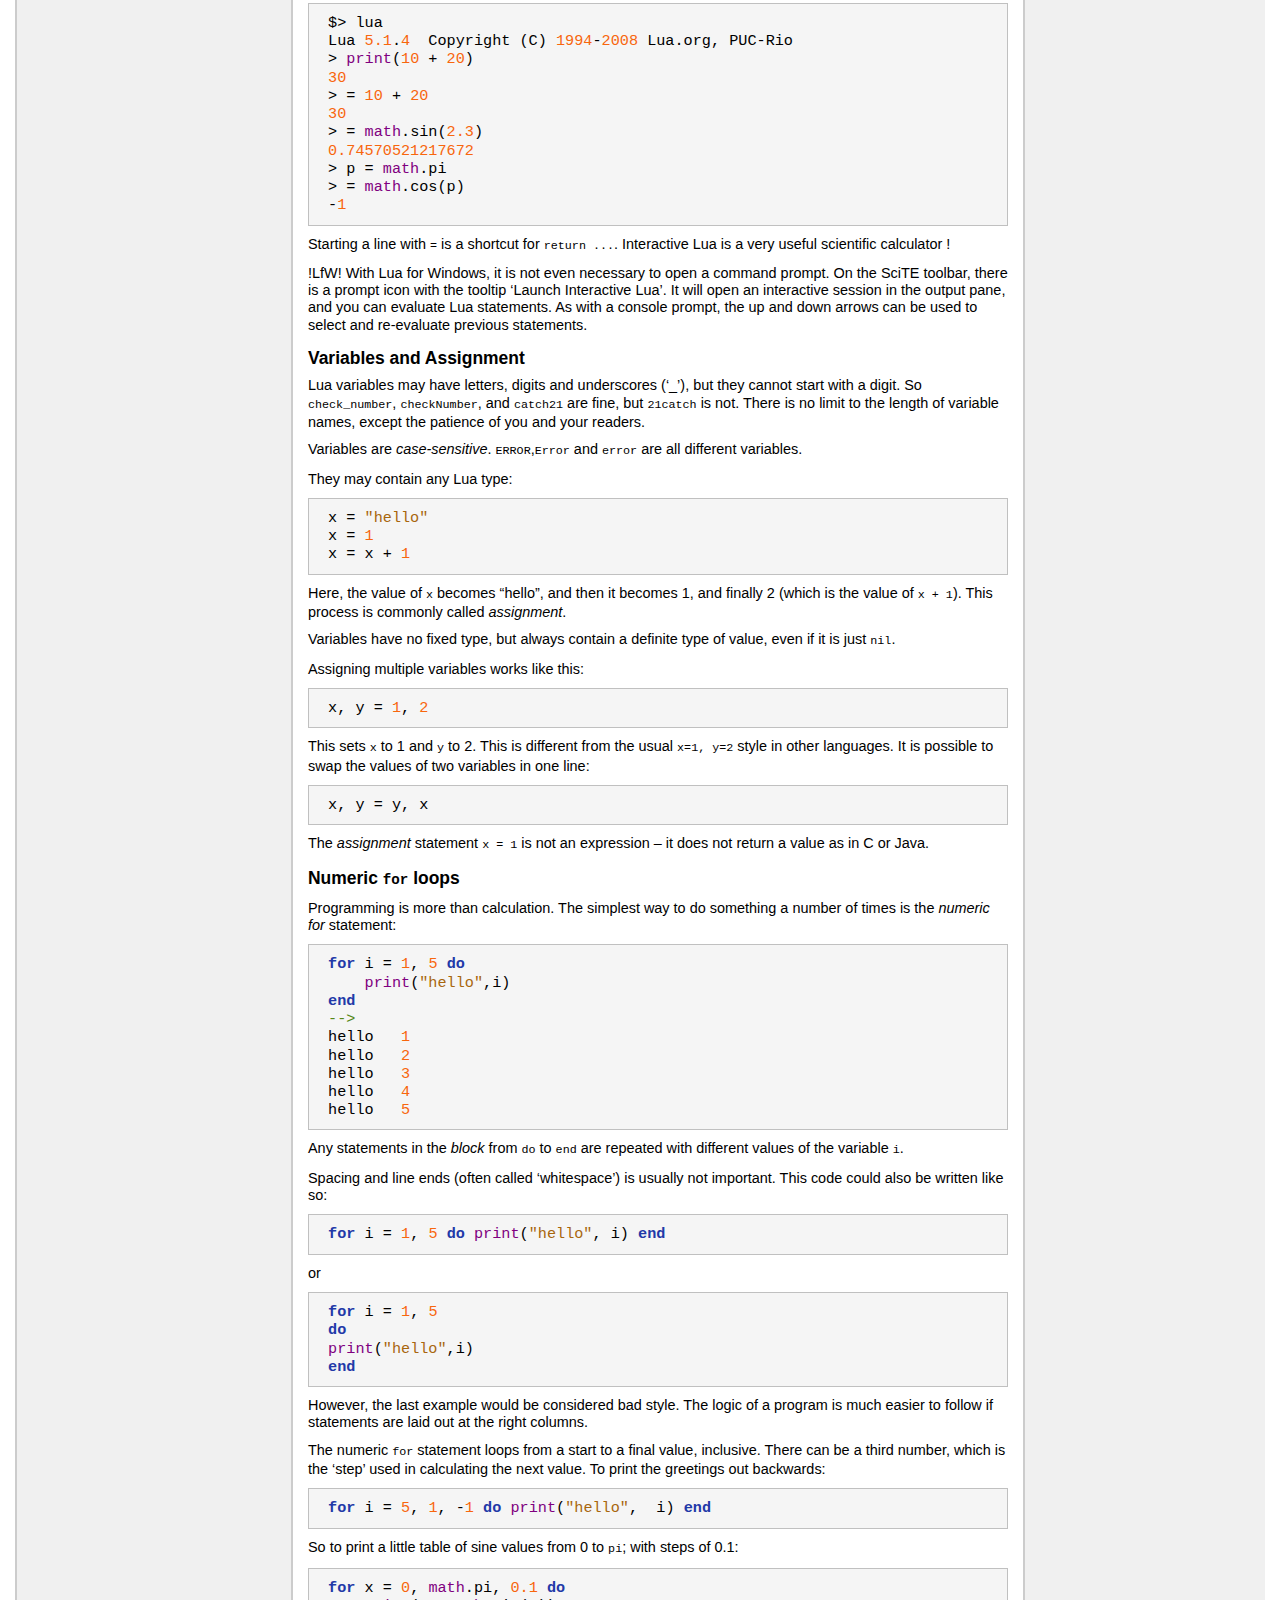
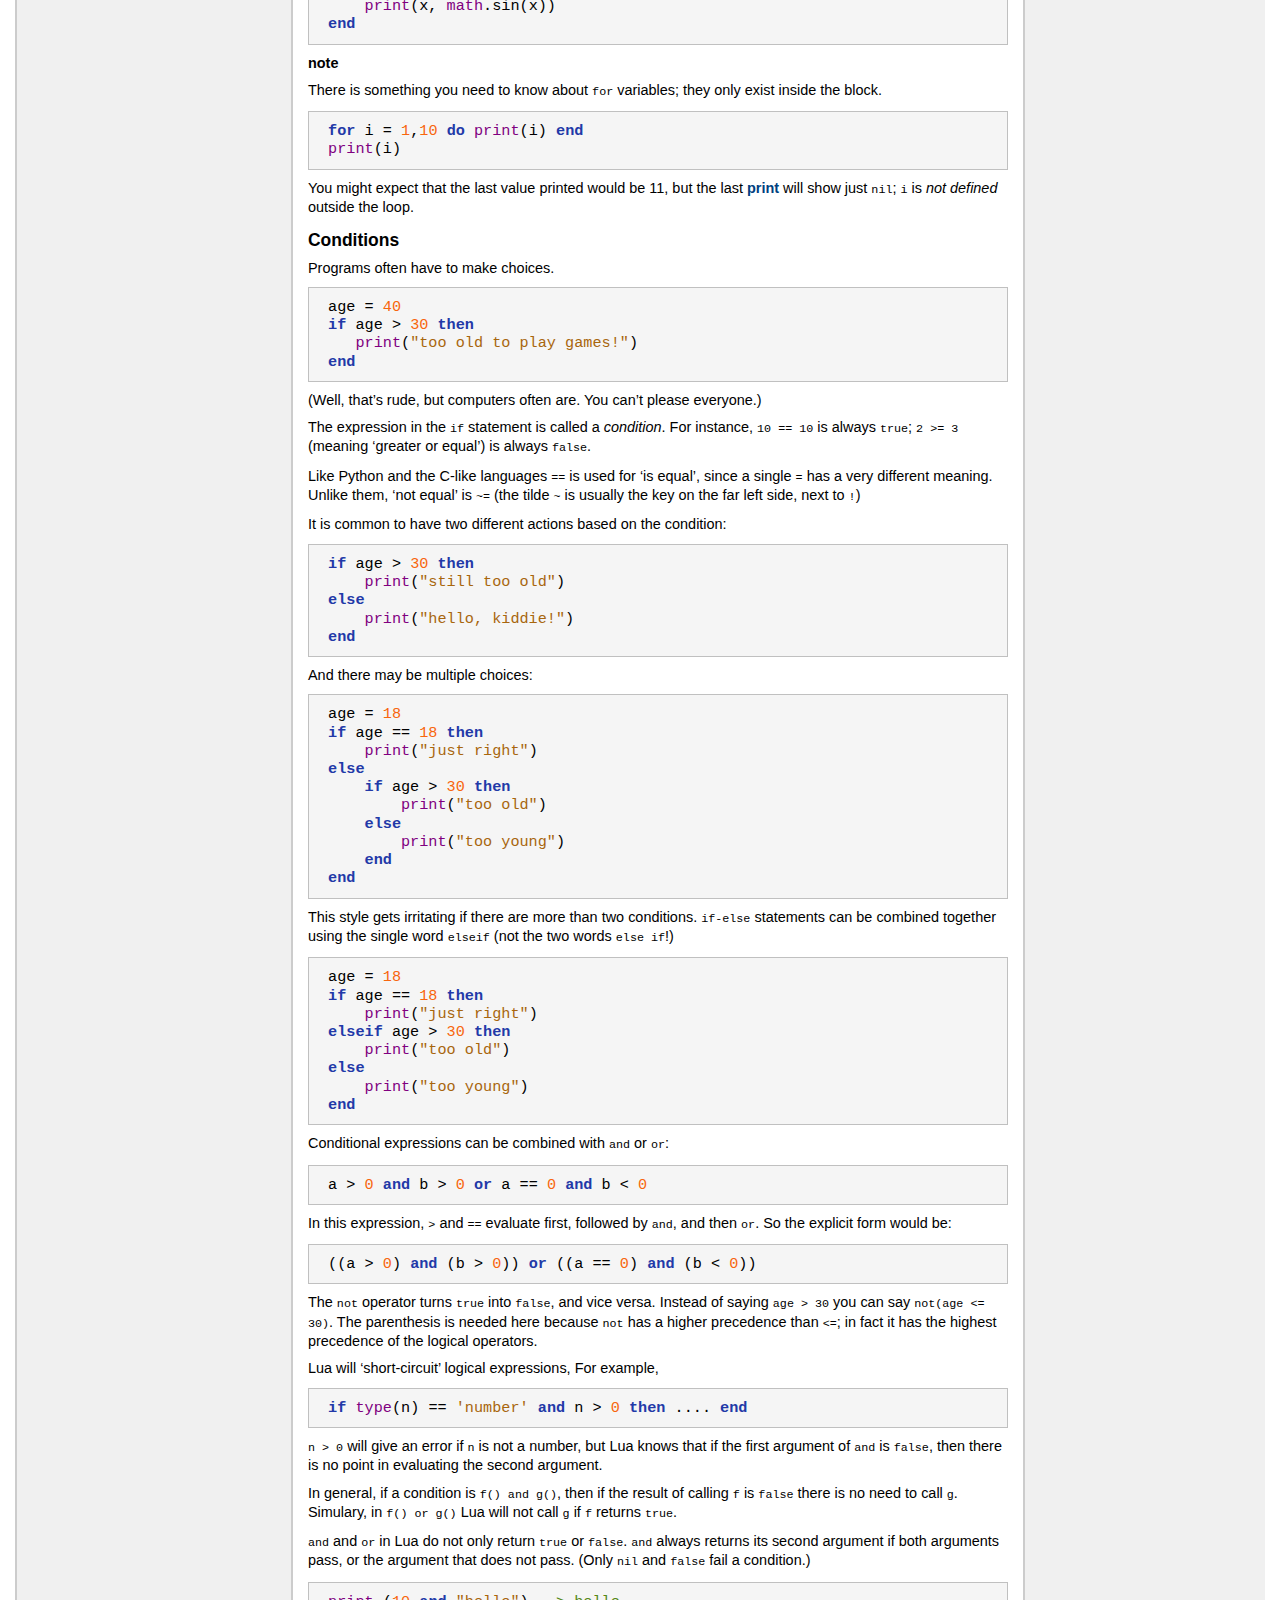
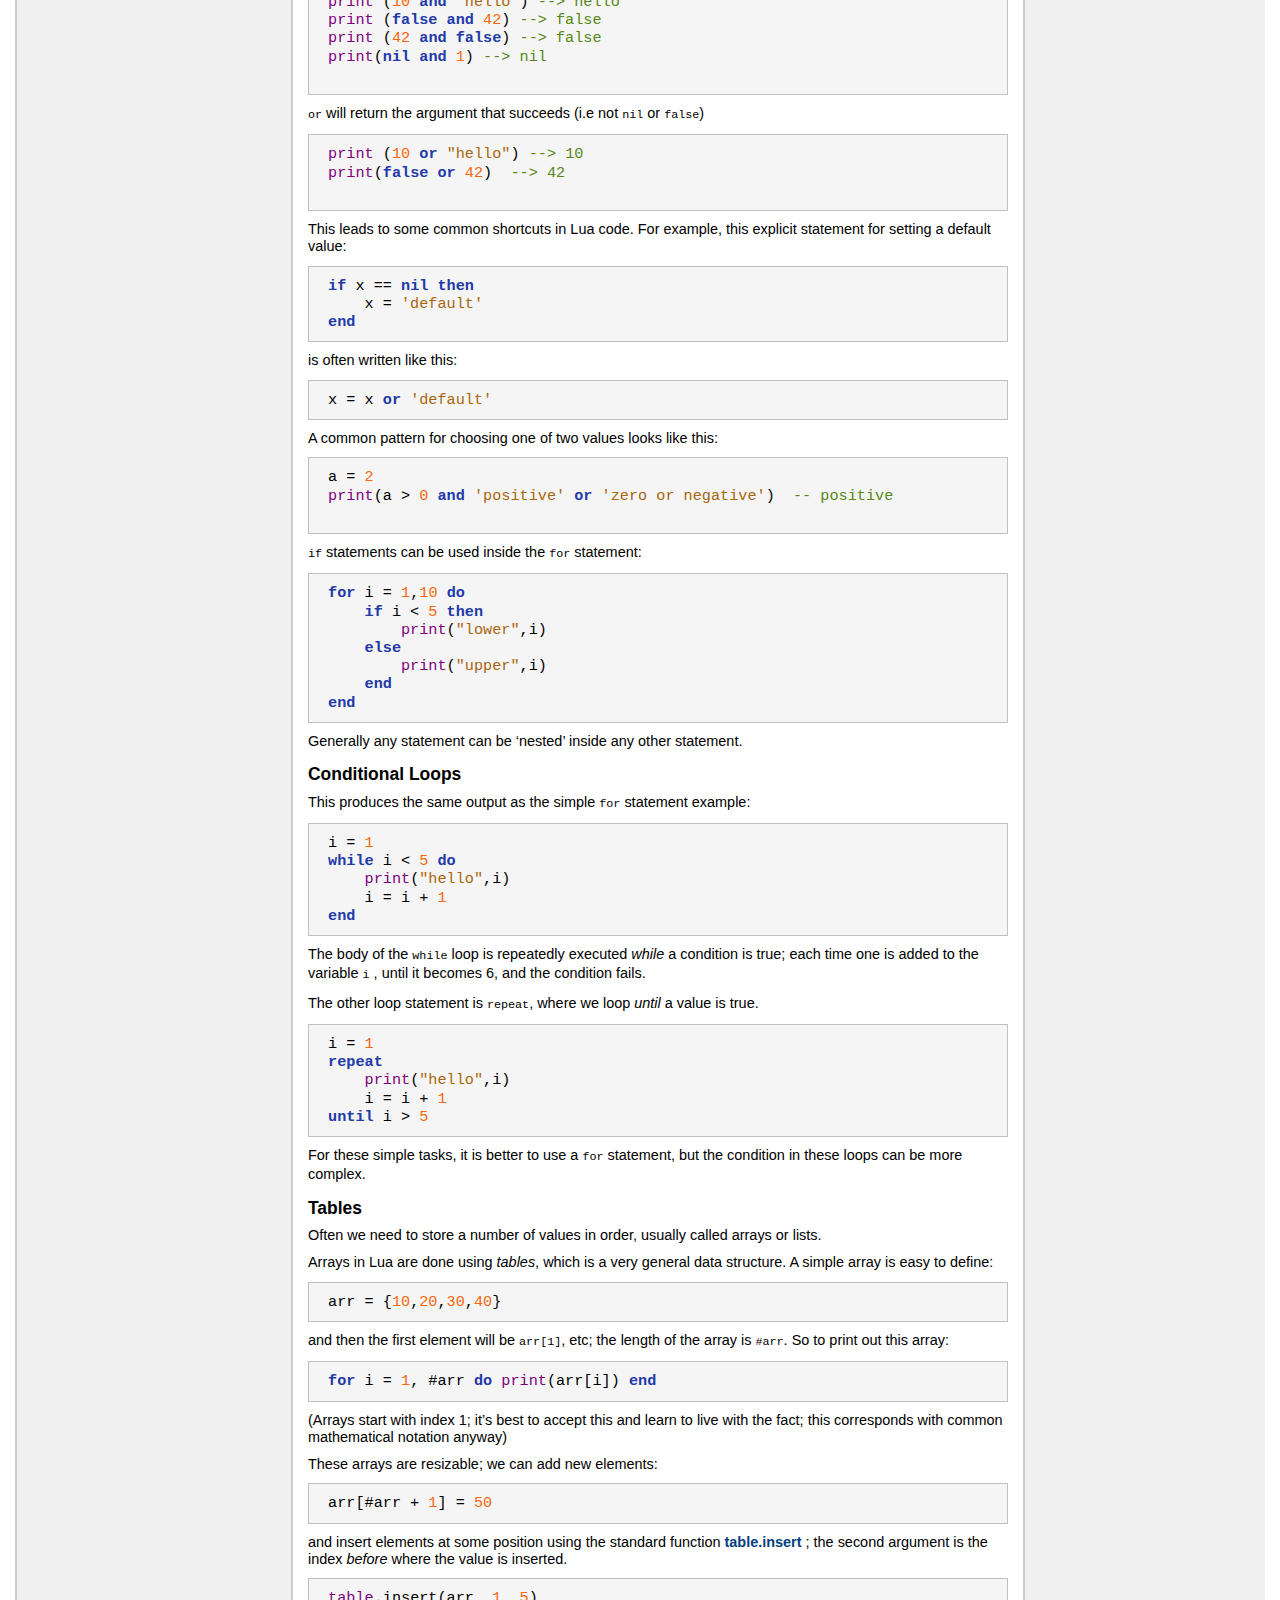
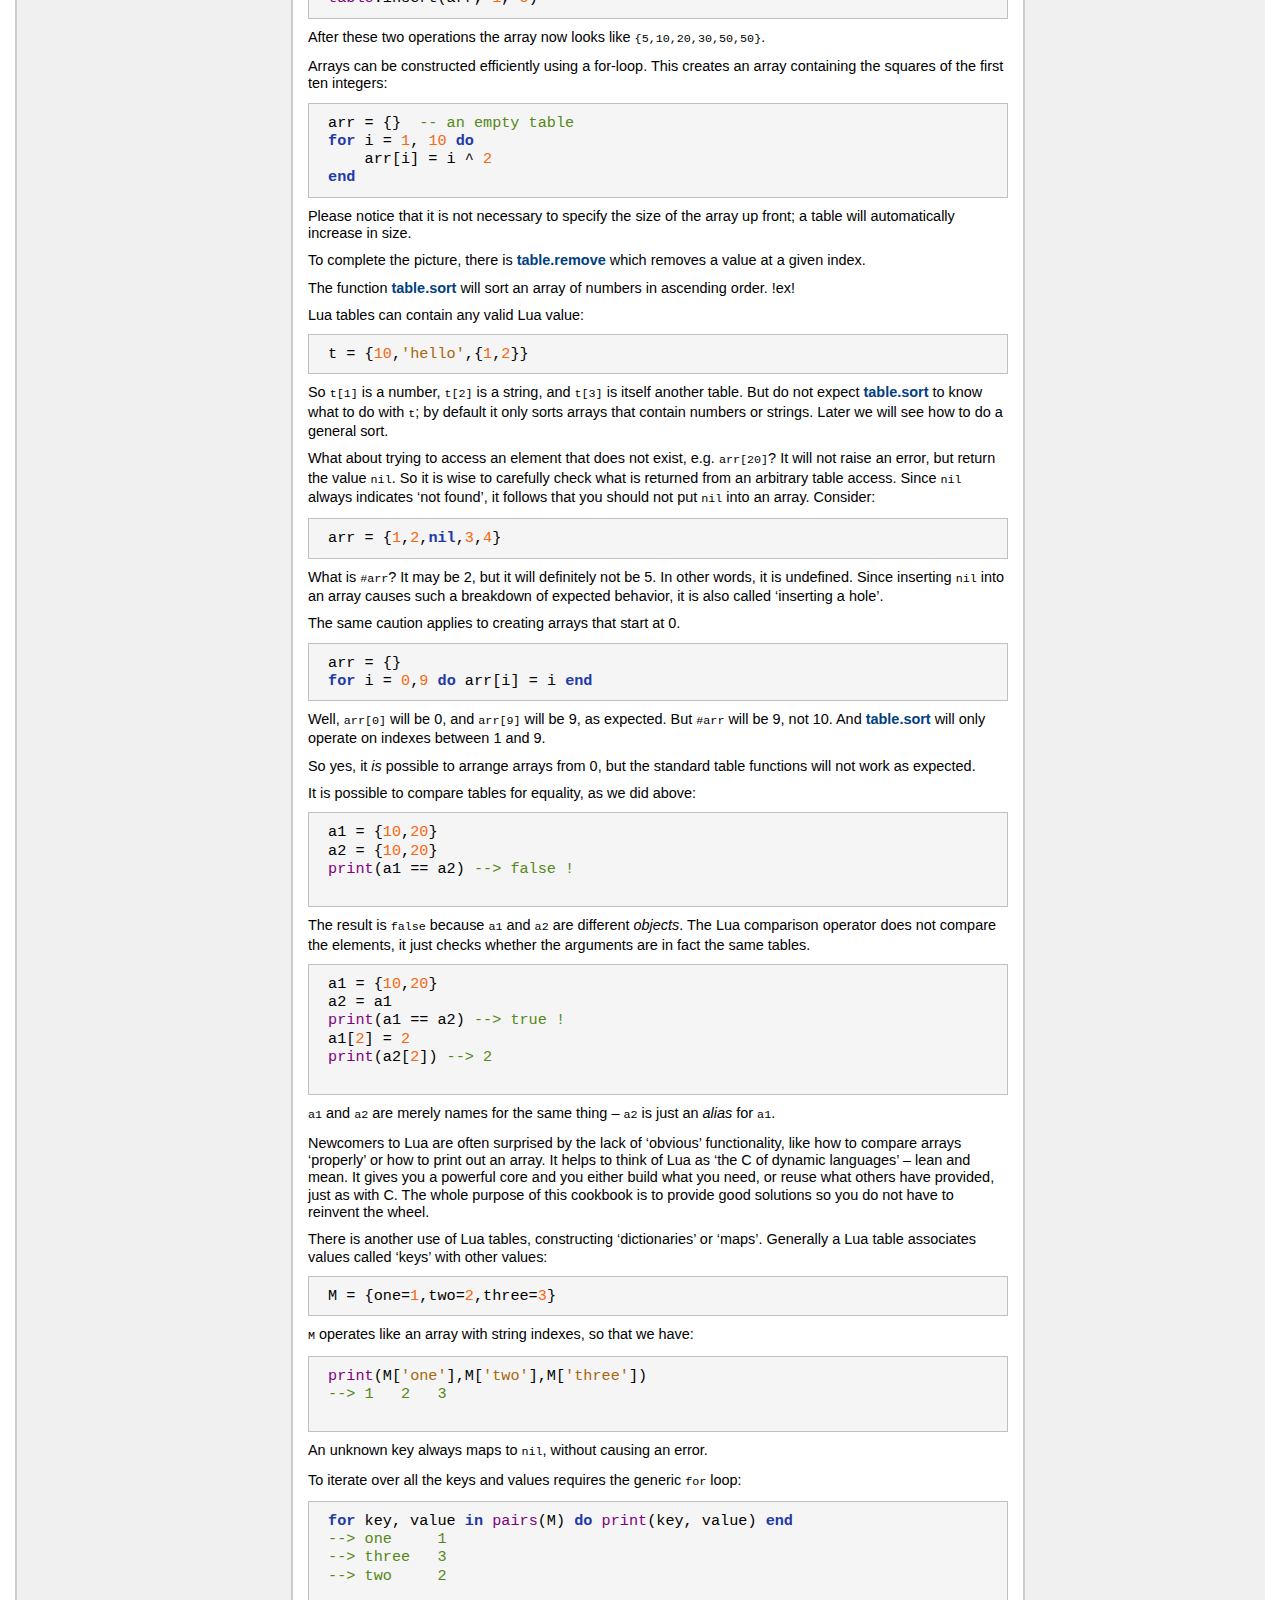
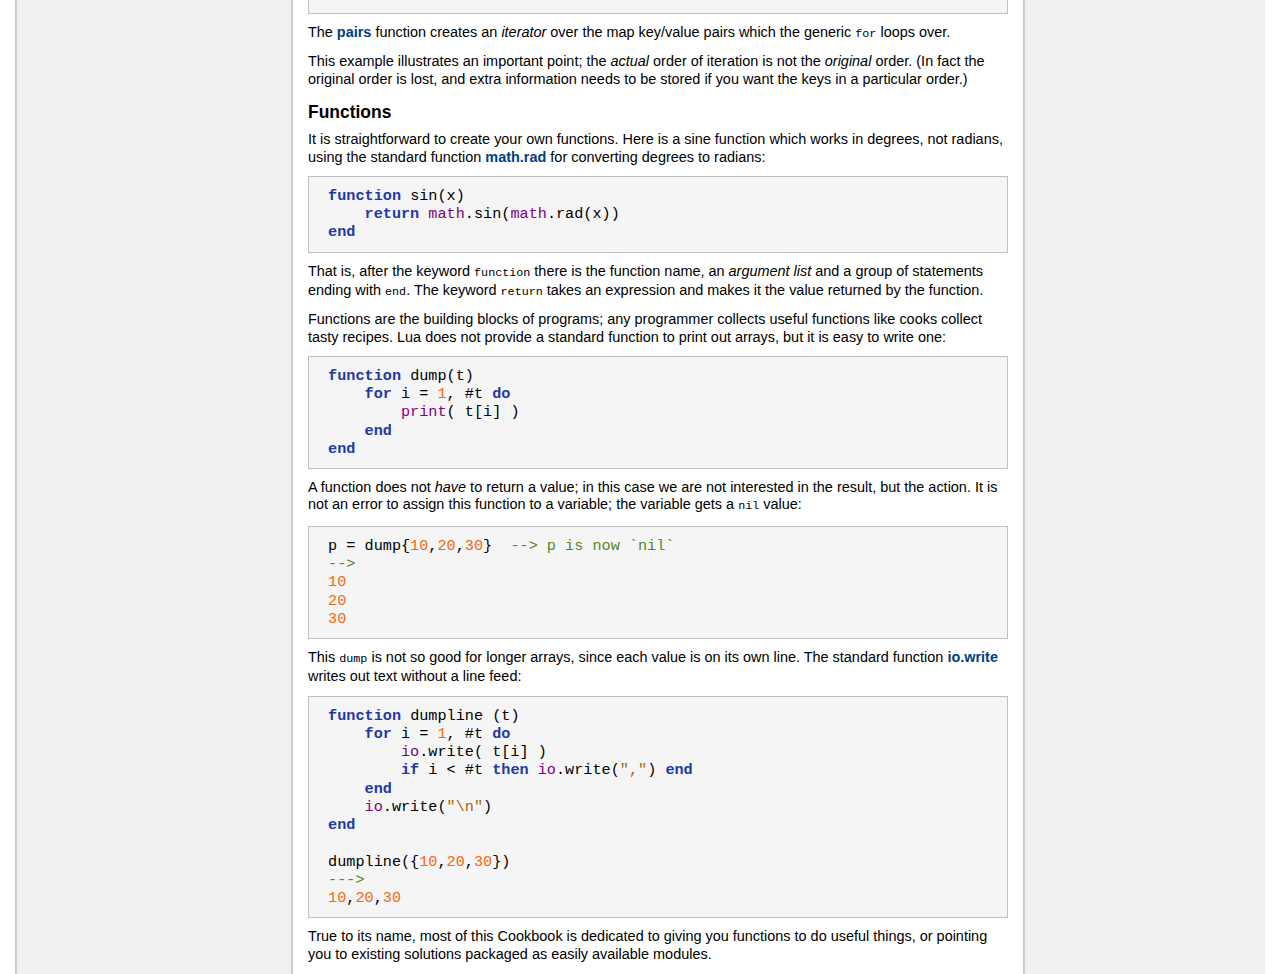
==== commit acac0377: "Update 00-intro.md.html" ====
--- a/topics/00-intro.md.html
+++ b/topics/00-intro.md.html
@@ -772,7 +772,8 @@
 </div> <!-- id="content" -->
 </div> <!-- id="main" -->
 <div id="about">
-<i>generated by <a href="http://github.com/stevedonovan/LDoc">LDoc 1.3</a></i>
+<i>Powered by <a href="https://www.digitalocean.com/">Digital Ocean</a></i>
+<i>Also powered by <a href="https://developers.google.com/v8/">Chrome V8</a></i>
 </div> <!-- id="about" -->
 </div> <!-- id="container" -->
 </body>
--- a/ldoc.css
+++ b/ldoc.css
@@ -0,0 +1,296 @@
+/* BEGIN RESET
+Copyright (c) 2014, Google Inc. All rights reserved.
+Code licensed under the MIT License:
+https://developers.google.com/v8/
+version: 6.7.0
+*/
+html {
+    color: #000;
+    background: #FFF;
+}
+body,div,dl,dt,dd,ul,ol,li,h1,h2,h3,h4,h5,h6,pre,code,form,fieldset,legend,input,button,textarea,p,blockquote,th,td {
+    margin: 0;
+    padding: 0;
+}
+table {
+    border-collapse: collapse;
+    border-spacing: 0;
+}
+fieldset,img {
+    border: 0;
+}
+address,caption,cite,code,dfn,em,strong,th,var,optgroup {
+    font-style: inherit;
+    font-weight: inherit;
+}
+del,ins {
+    text-decoration: none;
+}
+li {
+    list-style: bullet;
+    margin-left: 20px;
+}
+caption,th {
+    text-align: left;
+}
+h1,h2,h3,h4,h5,h6 {
+    font-size: 100%;
+    font-weight: bold;
+}
+q:before,q:after {
+    content: '';
+}
+abbr,acronym {
+    border: 0;
+    font-variant: normal;
+}
+sup {
+    vertical-align: baseline;
+}
+sub {
+    vertical-align: baseline;
+}
+legend {
+    color: #000;
+}
+input,button,textarea,select,optgroup,option {
+    font-family: inherit;
+    font-size: inherit;
+    font-style: inherit;
+    font-weight: inherit;
+}
+input,button,textarea,select {*font-size:100%;
+}
+/* END RESET */
+
+body {
+    margin-left: 1em;
+    margin-right: 1em;
+    font-family: arial, helvetica, geneva, sans-serif;
+    background-color: #ffffff; margin: 0px;
+}
+
+code, tt { font-family: monospace; }
+span.parameter { font-family:monospace; }
+span.parameter:after { content:":"; }
+span.types:before { content:"("; }
+span.types:after { content:")"; }
+.type { font-weight: bold; font-style:italic }
+
+body, p, td, th { font-size: .95em; line-height: 1.2em;}
+
+p, ul { margin: 10px 0 0 0px;}
+
+strong { font-weight: bold;}
+
+em { font-style: italic;}
+
+h1 {
+    font-size: 1.5em;
+    margin: 0 0 20px 0;
+}
+h2, h3, h4 { margin: 15px 0 10px 0; }
+h2 { font-size: 1.25em; }
+h3 { font-size: 1.15em; }
+h4 { font-size: 1.06em; }
+
+a:link { font-weight: bold; color: #004080; text-decoration: none; }
+a:visited { font-weight: bold; color: #006699; text-decoration: none; }
+a:link:hover { text-decoration: underline; }
+
+hr {
+    color:#cccccc;
+    background: #00007f;
+    height: 1px;
+}
+
+blockquote { margin-left: 3em; }
+
+ul { list-style-type: disc; }
+
+p.name {
+    font-family: "Andale Mono", monospace;
+    padding-top: 1em;
+}
+
+pre.example {
+    background-color: rgb(245, 245, 245);
+    border: 1px solid silver;
+    padding: 10px;
+    margin: 10px 0 10px 0;
+    font-family: "Andale Mono", monospace;
+    font-size: .85em;
+}
+
+pre {
+    background-color: rgb(245, 245, 245);
+    border: 1px solid silver;
+    padding: 10px;
+    margin: 10px 0 10px 0;
+    overflow: auto;
+    font-family: "Andale Mono", monospace;
+}
+
+
+table.index { border: 1px #00007f; }
+table.index td { text-align: left; vertical-align: top; }
+
+#container {
+    margin-left: 1em;
+    margin-right: 1em;
+    background-color: #f0f0f0;
+}
+
+#product {
+    text-align: center;
+    border-bottom: 1px solid #cccccc;
+    background-color: #ffffff;
+}
+
+#product big {
+    font-size: 2em;
+}
+
+#main {
+    background-color: #f0f0f0;
+    border-left: 2px solid #cccccc;
+}
+
+#navigation {
+    float: left;
+    width: 18em;
+    vertical-align: top;
+    background-color: #f0f0f0;
+    overflow: visible;
+}
+
+#navigation h2 {
+    background-color:#e7e7e7;
+    font-size:1.1em;
+    color:#000000;
+    text-align: left;
+    padding:0.2em;
+    border-top:1px solid #dddddd;
+    border-bottom:1px solid #dddddd;
+}
+
+#navigation ul
+{
+    font-size:1em;
+    list-style-type: none;
+    margin: 1px 1px 10px 1px;
+}
+
+#navigation li {
+    text-indent: -1em;
+    display: block;
+    margin: 3px 0px 0px 22px;
+}
+
+#navigation li li a {
+    margin: 0px 3px 0px -1em;
+}
+
+#content {
+    margin-left: 18em;
+    padding: 1em;
+    width: 700px;
+    border-left: 2px solid #cccccc;
+    border-right: 2px solid #cccccc;
+    background-color: #ffffff;
+}
+
+#about {
+    clear: both;
+    padding: 5px;
+    border-top: 2px solid #cccccc;
+    background-color: #ffffff;
+}
+
+@media print {
+    body {
+        font: 12pt "Times New Roman", "TimeNR", Times, serif;
+    }
+    a { font-weight: bold; color: #004080; text-decoration: underline; }
+
+    #main {
+        background-color: #ffffff;
+        border-left: 0px;
+    }
+
+    #container {
+        margin-left: 2%;
+        margin-right: 2%;
+        background-color: #ffffff;
+    }
+
+    #content {
+        padding: 1em;
+        background-color: #ffffff;
+    }
+
+    #navigation {
+        display: none;
+    }
+    pre.example {
+        font-family: "Andale Mono", monospace;
+        font-size: 10pt;
+        page-break-inside: avoid;
+    }
+}
+
+table.module_list {
+    border-width: 1px;
+    border-style: solid;
+    border-color: #cccccc;
+    border-collapse: collapse;
+}
+table.module_list td {
+    border-width: 1px;
+    padding: 3px;
+    border-style: solid;
+    border-color: #cccccc;
+}
+table.module_list td.name { background-color: #f0f0f0; ; min-width: 200px; }
+table.module_list td.summary { width: 100%; }
+
+
+table.function_list {
+    border-width: 1px;
+    border-style: solid;
+    border-color: #cccccc;
+    border-collapse: collapse;
+}
+table.function_list td {
+    border-width: 1px;
+    padding: 3px;
+    border-style: solid;
+    border-color: #cccccc;
+}
+table.function_list td.name { background-color: #f0f0f0; ; min-width: 200px; }
+table.function_list td.summary { width: 100%; }
+
+dl.table dt, dl.function dt {border-top: 1px solid #ccc; padding-top: 1em;}
+dl.table dd, dl.function dd {padding-bottom: 1em; margin: 10px 0 0 20px;}
+dl.table h3, dl.function h3 {font-size: .95em;}
+
+/* stop sublists from having initial vertical space */
+ul ul { margin-top: 0px; }
+ol ul { margin-top: 0px; }
+ol ol { margin-top: 0px; }
+ul ol { margin-top: 0px; }
+
+/* styles for prettification of source */
+pre .comment { color: #558817; }
+pre .constant { color: #a8660d; }
+pre .escape { color: #844631; }
+pre .keyword { color: #2239a8; font-weight: bold; }
+pre .library { color: #0e7c6b; }
+pre .marker { color: #512b1e; background: #fedc56; font-weight: bold; }
+pre .string { color: #a8660d; }
+pre .number { color: #f8660d; }
+pre .operator { color: #2239a8; font-weight: bold; }
+pre .preprocessor, pre .prepro { color: #a33243; }
+pre .global { color: #800080; }
+pre .prompt { color: #558817; }
+pre .url { color: #272fc2; text-decoration: underline; }
